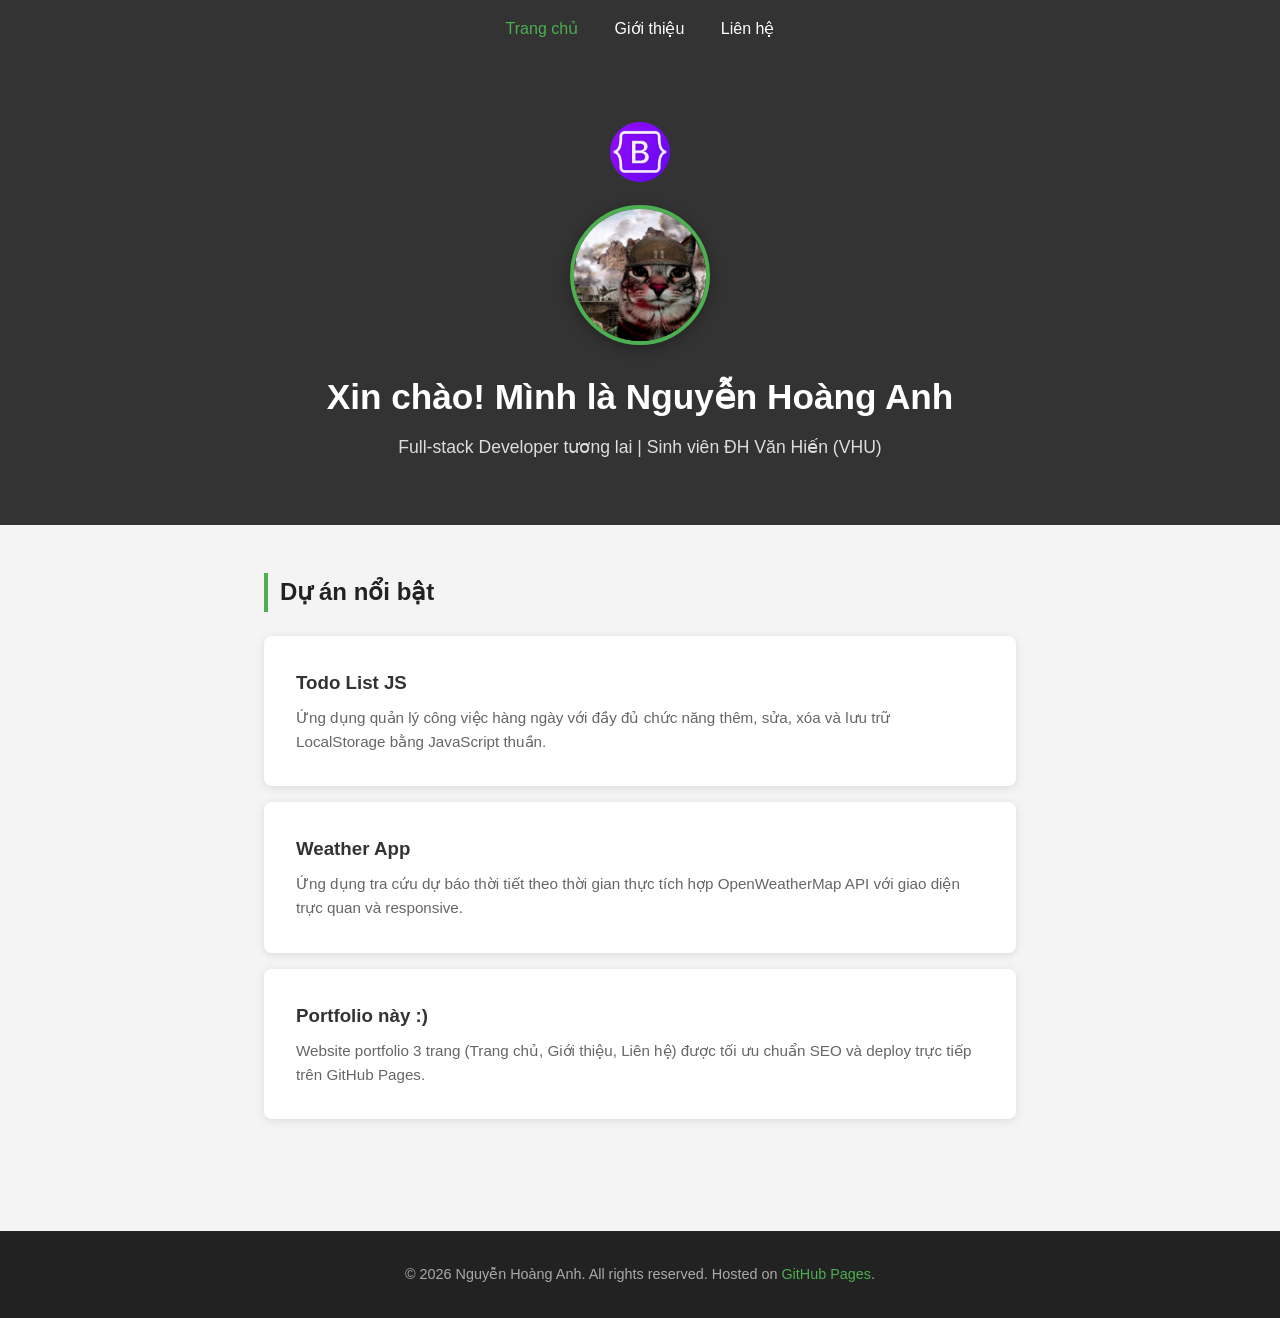
==== index.html @ 4b4d50ad "feat: Khoi tao website my-portfolio 3 trang - Bai tap 19 LTW" ====
<!DOCTYPE html>
<html lang="vi">
<head>
    <meta charset="UTF-8">
    <meta name="viewport" content="width=device-width, initial-scale=1.0">
    <title>Nguyễn Hoàng Anh - Portfolio</title>
    <link rel="icon" type="image/png" href="images/logo.png">
    <link rel="stylesheet" href="css/style.css">
</head>
<body>
    <nav>
        <a href="index.html" class="active">Trang chủ</a>
        <a href="about.html">Giới thiệu</a>
        <a href="contact.html">Liên hệ</a>
    </nav>

    <header>
        <img src="images/logo.png" alt="Logo" class="logo">
        <br>
        <img src="images/avatar.jpg" alt="Nguyễn Hoàng Anh" class="avatar">
        <h1>Xin chào! Mình là Nguyễn Hoàng Anh</h1>
        <p>Full-stack Developer tương lai | Sinh viên ĐH Văn Hiến (VHU)</p>
    </header>

    <section>
        <h2>Dự án nổi bật</h2>
        <div class="project">
            <h3>Todo List JS</h3>
            <p>Ứng dụng quản lý công việc hàng ngày với đầy đủ chức năng thêm, sửa, xóa và lưu trữ LocalStorage bằng JavaScript thuần.</p>
        </div>
        <div class="project">
            <h3>Weather App</h3>
            <p>Ứng dụng tra cứu dự báo thời tiết theo thời gian thực tích hợp OpenWeatherMap API với giao diện trực quan và responsive.</p>
        </div>
        <div class="project">
            <h3>Portfolio này :)</h3>
            <p>Website portfolio 3 trang (Trang chủ, Giới thiệu, Liên hệ) được tối ưu chuẩn SEO và deploy trực tiếp trên GitHub Pages.</p>
        </div>
    </section>

    <footer>
        <p>© 2026 Nguyễn Hoàng Anh. All rights reserved. Hosted on <a href="https://pages.github.com/" target="_blank">GitHub Pages</a>.</p>
    </footer>

    <script src="js/script.js"></script>
</body>
</html>
---- css/style.css ----
* {
    margin: 0;
    padding: 0;
    box-sizing: border-box;
}

body {
    font-family: 'Segoe UI', sans-serif;
    line-height: 1.6;
    background: #f4f4f4;
    color: #333;
}

nav {
    background: #333;
    padding: 1rem;
    text-align: center;
    position: sticky;
    top: 0;
    z-index: 1000;
}

nav a {
    color: white;
    margin: 0 1rem;
    text-decoration: none;
    font-weight: 500;
    transition: color 0.3s;
}

nav a:hover,
nav a.active {
    color: #4CAF50;
}

header {
    text-align: center;
    padding: 4rem 2rem;
    background: #333;
    color: white;
}

header .logo {
    width: 60px;
    height: 60px;
    border-radius: 50%;
    margin-bottom: 1rem;
}

header .avatar {
    width: 140px;
    height: 140px;
    border-radius: 50%;
    object-fit: cover;
    border: 4px solid #4CAF50;
    margin-bottom: 1rem;
    box-shadow: 0 4px 15px rgba(0, 0, 0, 0.3);
}

header h1 {
    font-size: 2.2rem;
    margin-bottom: 0.5rem;
}

header p {
    font-size: 1.1rem;
    color: #ddd;
}

section {
    padding: 3rem 1.5rem;
    max-width: 800px;
    margin: 0 auto;
}

section h2 {
    margin-bottom: 1.5rem;
    color: #222;
    border-left: 4px solid #4CAF50;
    padding-left: 0.75rem;
}

.project {
    background: white;
    padding: 2rem;
    margin: 1rem 0;
    border-radius: 8px;
    box-shadow: 0 2px 10px rgba(0, 0, 0, 0.1);
    transition: transform 0.2s, box-shadow 0.2s;
}

.project:hover {
    transform: translateY(-3px);
    box-shadow: 0 5px 15px rgba(0, 0, 0, 0.15);
}

.project h3 {
    color: #333;
    margin-bottom: 0.5rem;
}

.project p {
    color: #666;
    font-size: 0.95rem;
}

/* About Page Styles */
.about-card {
    background: white;
    padding: 2rem;
    border-radius: 8px;
    box-shadow: 0 2px 10px rgba(0, 0, 0, 0.1);
    margin-bottom: 1.5rem;
}

.about-intro {
    display: flex;
    align-items: center;
    gap: 2rem;
    margin-bottom: 1.5rem;
}

.about-intro img {
    width: 120px;
    height: 120px;
    border-radius: 50%;
    object-fit: cover;
    border: 3px solid #4CAF50;
}

.about-info p {
    margin-bottom: 0.4rem;
}

.skills-list {
    display: flex;
    flex-wrap: wrap;
    gap: 0.5rem;
    margin-top: 0.75rem;
}

.skill-tag {
    background: #e8f5e9;
    color: #2e7d32;
    padding: 0.4rem 0.8rem;
    border-radius: 20px;
    font-size: 0.85rem;
    font-weight: 600;
}

/* Contact Page Styles */
.contact-container {
    display: grid;
    grid-template-columns: 1fr;
    gap: 1.5rem;
}

.contact-info {
    background: white;
    padding: 2rem;
    border-radius: 8px;
    box-shadow: 0 2px 10px rgba(0, 0, 0, 0.1);
}

.contact-info p {
    margin-bottom: 0.75rem;
}

.contact-form {
    background: white;
    padding: 2rem;
    border-radius: 8px;
    box-shadow: 0 2px 10px rgba(0, 0, 0, 0.1);
}

.form-group {
    margin-bottom: 1.25rem;
}

.form-group label {
    display: block;
    margin-bottom: 0.35rem;
    font-weight: 600;
    color: #444;
}

.form-group input,
.form-group textarea {
    width: 100%;
    padding: 0.75rem;
    border: 1px solid #ddd;
    border-radius: 4px;
    font-family: inherit;
    font-size: 0.95rem;
    transition: border-color 0.2s;
}

.form-group input:focus,
.form-group textarea:focus {
    border-color: #4CAF50;
    outline: none;
}

.btn-submit {
    background: #4CAF50;
    color: white;
    border: none;
    padding: 0.75rem 1.75rem;
    border-radius: 4px;
    font-size: 1rem;
    cursor: pointer;
    font-weight: 600;
    transition: background 0.3s;
}

.btn-submit:hover {
    background: #45a049;
}

footer {
    text-align: center;
    padding: 2rem 1rem;
    background: #222;
    color: #aaa;
    font-size: 0.9rem;
    margin-top: 3rem;
}

footer a {
    color: #4CAF50;
    text-decoration: none;
}

@media (max-width: 600px) {
    .about-intro {
        flex-direction: column;
        text-align: center;
    }
    nav a {
        margin: 0 0.5rem;
    }
}
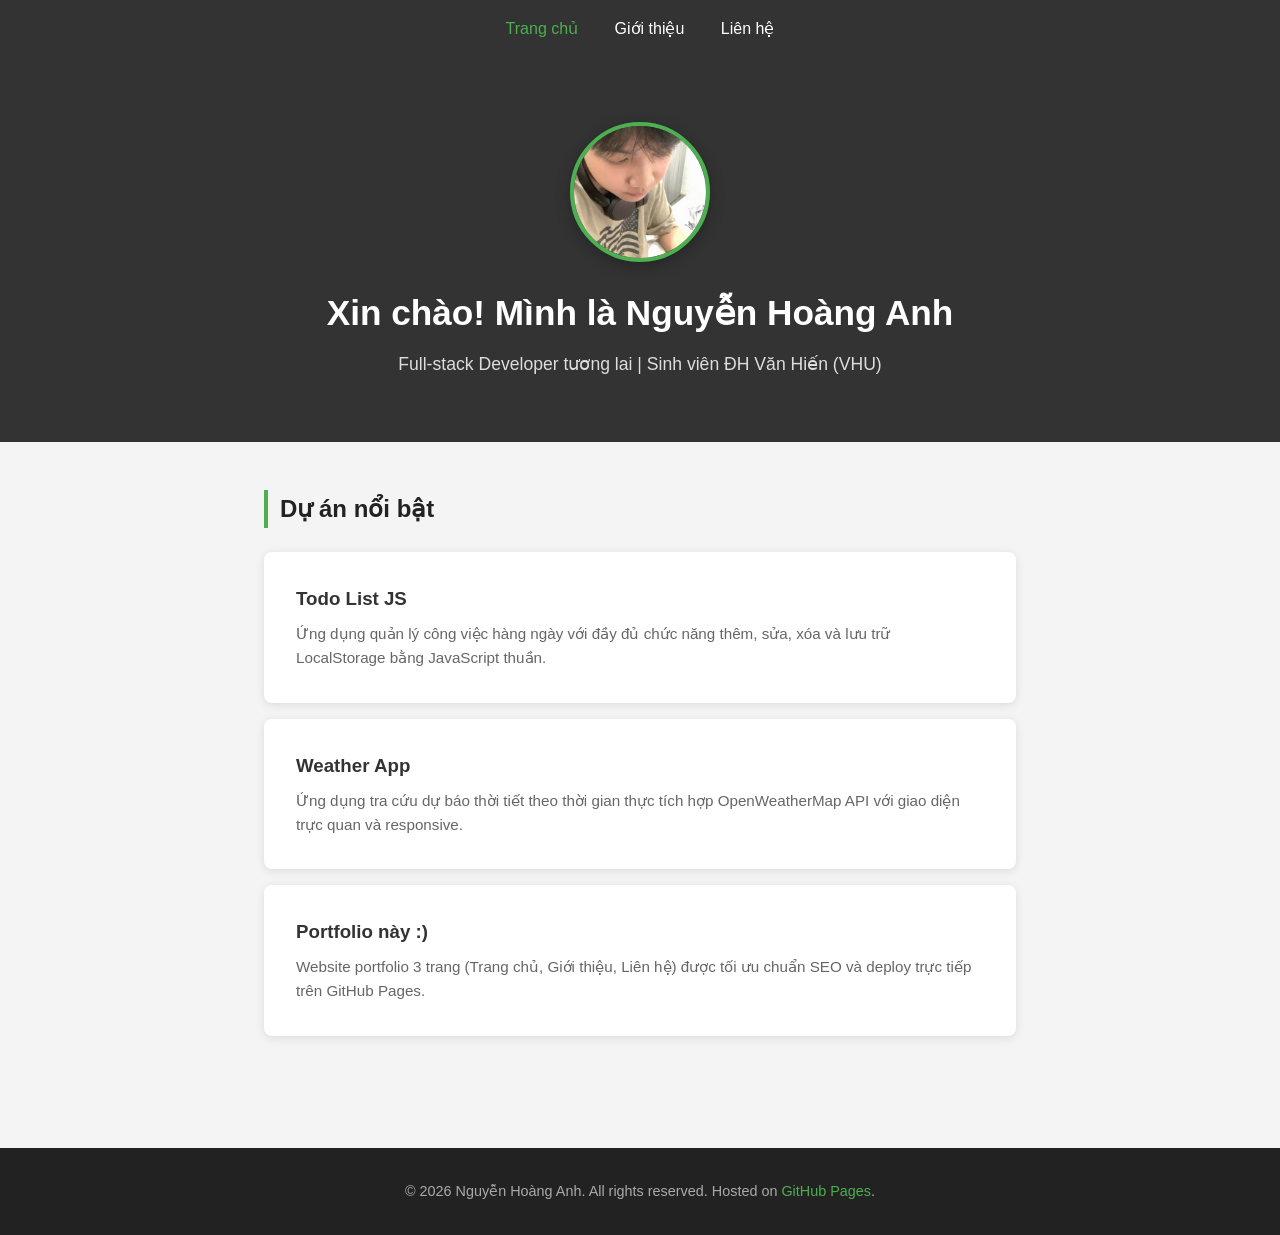
==== commit 48f1c1d0: "fix: Loai bo logo khoi header va thu muc images theo yeu cau" ====
--- a/index.html
+++ b/index.html
@@ -4,7 +4,7 @@
     <meta charset="UTF-8">
     <meta name="viewport" content="width=device-width, initial-scale=1.0">
     <title>Nguyễn Hoàng Anh - Portfolio</title>
-    <link rel="icon" type="image/png" href="images/logo.png">
+    <link rel="icon" type="image/jpeg" href="images/avatar.jpg">
     <link rel="stylesheet" href="css/style.css">
 </head>
 <body>
@@ -15,8 +15,6 @@
     </nav>
 
     <header>
-        <img src="images/logo.png" alt="Logo" class="logo">
-        <br>
         <img src="images/avatar.jpg" alt="Nguyễn Hoàng Anh" class="avatar">
         <h1>Xin chào! Mình là Nguyễn Hoàng Anh</h1>
         <p>Full-stack Developer tương lai | Sinh viên ĐH Văn Hiến (VHU)</p>
--- a/css/style.css
+++ b/css/style.css
@@ -38,13 +38,6 @@
     padding: 4rem 2rem;
     background: #333;
     color: white;
-}
-
-header .logo {
-    width: 60px;
-    height: 60px;
-    border-radius: 50%;
-    margin-bottom: 1rem;
 }
 
 header .avatar {
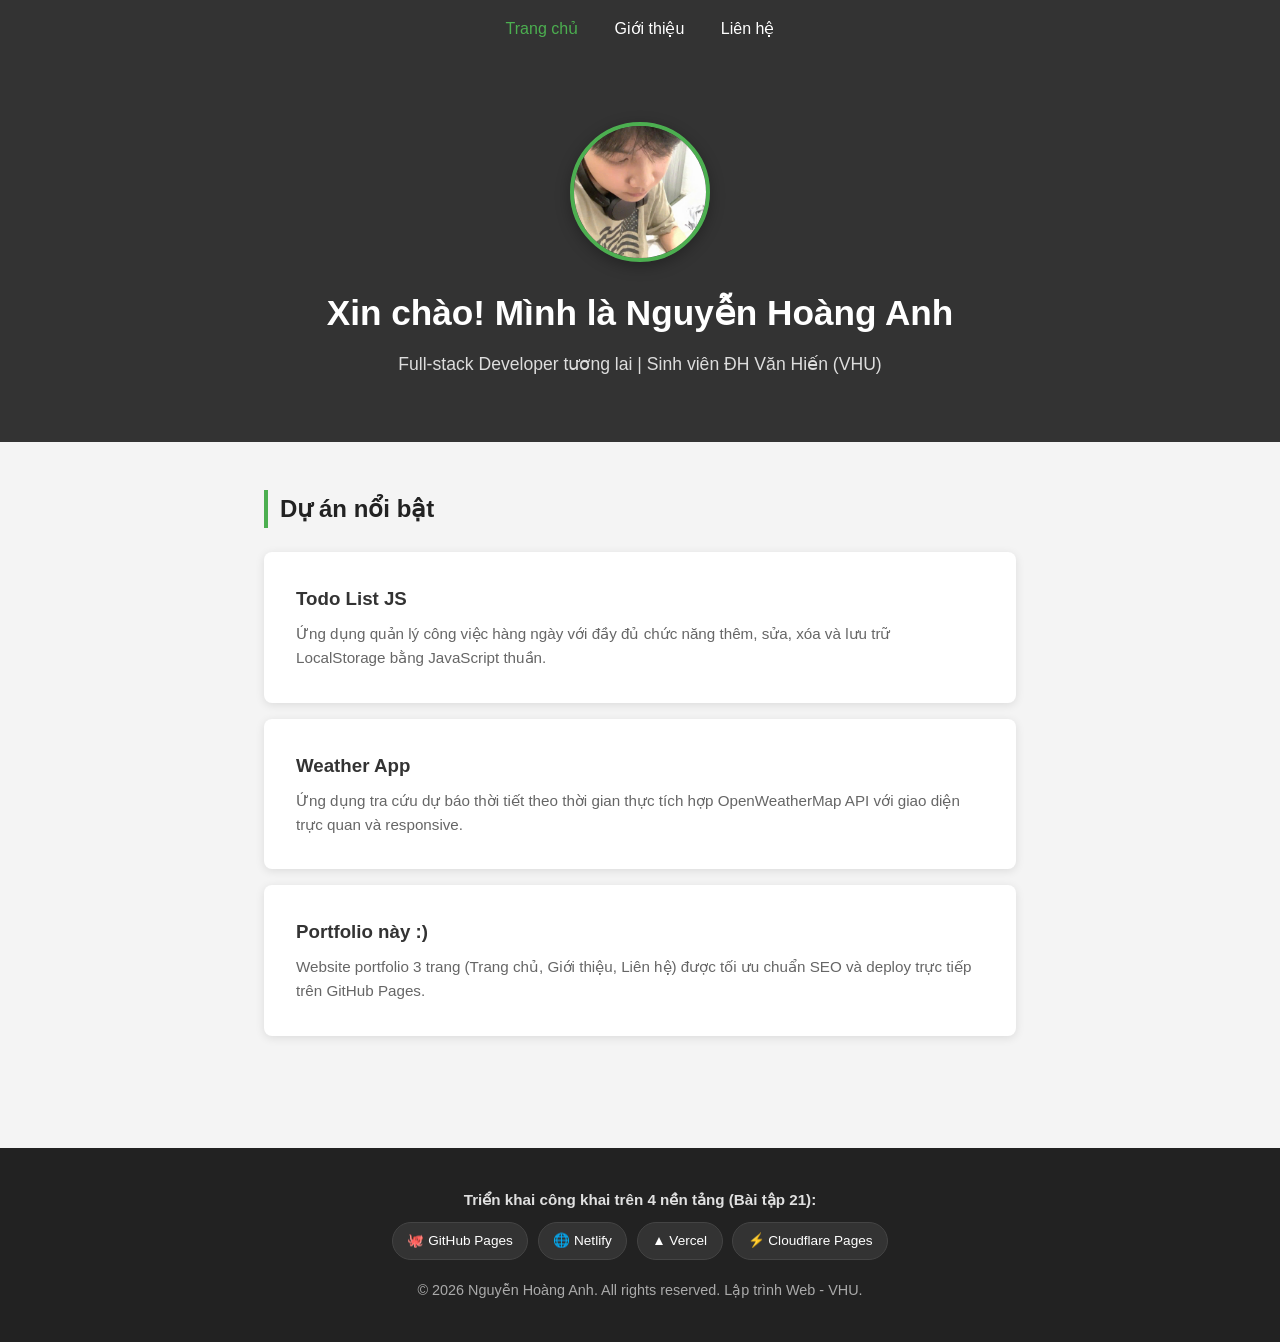
==== commit 90d01609: "feat: Cap nhat giao dien footer lien ket 4 nen tang deployment - Bai tap 21" ====
--- a/index.html
+++ b/index.html
@@ -37,7 +37,16 @@
     </section>
 
     <footer>
-        <p>© 2026 Nguyễn Hoàng Anh. All rights reserved. Hosted on <a href="https://pages.github.com/" target="_blank">GitHub Pages</a>.</p>
+        <div class="deploy-platforms">
+            <p><strong>Triển khai công khai trên 4 nền tảng (Bài tập 21):</strong></p>
+            <div class="platform-links">
+                <a href="https://whqnanh.github.io/my-portfolio/" target="_blank" class="platform-badge gh">🐙 GitHub Pages</a>
+                <a href="https://whqnanh-portfolio.netlify.app" target="_blank" class="platform-badge netlify">🌐 Netlify</a>
+                <a href="https://whqnanh-portfolio.vercel.app" target="_blank" class="platform-badge vercel">▲ Vercel</a>
+                <a href="https://whqnanh-portfolio.pages.dev" target="_blank" class="platform-badge cf">⚡ Cloudflare Pages</a>
+            </div>
+        </div>
+        <p style="margin-top: 1rem;">© 2026 Nguyễn Hoàng Anh. All rights reserved. Lập trình Web - VHU.</p>
     </footer>
 
     <script src="js/script.js"></script>
--- a/css/style.css
+++ b/css/style.css
@@ -212,7 +212,7 @@
 
 footer {
     text-align: center;
-    padding: 2rem 1rem;
+    padding: 2.5rem 1rem;
     background: #222;
     color: #aaa;
     font-size: 0.9rem;
@@ -222,6 +222,66 @@
 footer a {
     color: #4CAF50;
     text-decoration: none;
+}
+
+/* Deployment Badges */
+.deploy-platforms {
+    margin-bottom: 1.2rem;
+}
+
+.deploy-platforms p {
+    color: #e0e0e0;
+    margin-bottom: 0.6rem;
+    font-size: 0.95rem;
+}
+
+.platform-links {
+    display: flex;
+    justify-content: center;
+    flex-wrap: wrap;
+    gap: 0.6rem;
+    margin-top: 0.5rem;
+}
+
+.platform-badge {
+    display: inline-flex;
+    align-items: center;
+    padding: 0.45rem 0.9rem;
+    border-radius: 20px;
+    background: #333;
+    color: #fff !important;
+    font-size: 0.85rem;
+    font-weight: 500;
+    text-decoration: none;
+    border: 1px solid #444;
+    transition: all 0.25s ease;
+}
+
+.platform-badge:hover {
+    transform: translateY(-2px);
+    box-shadow: 0 4px 10px rgba(0, 0, 0, 0.3);
+}
+
+.platform-badge.gh:hover {
+    background: #24292e;
+    border-color: #6e5494;
+}
+
+.platform-badge.netlify:hover {
+    background: #00ad9f;
+    border-color: #00c7b7;
+    color: #111 !important;
+}
+
+.platform-badge.vercel:hover {
+    background: #000;
+    border-color: #fff;
+}
+
+.platform-badge.cf:hover {
+    background: #f38020;
+    border-color: #faad3f;
+    color: #111 !important;
 }
 
 @media (max-width: 600px) {
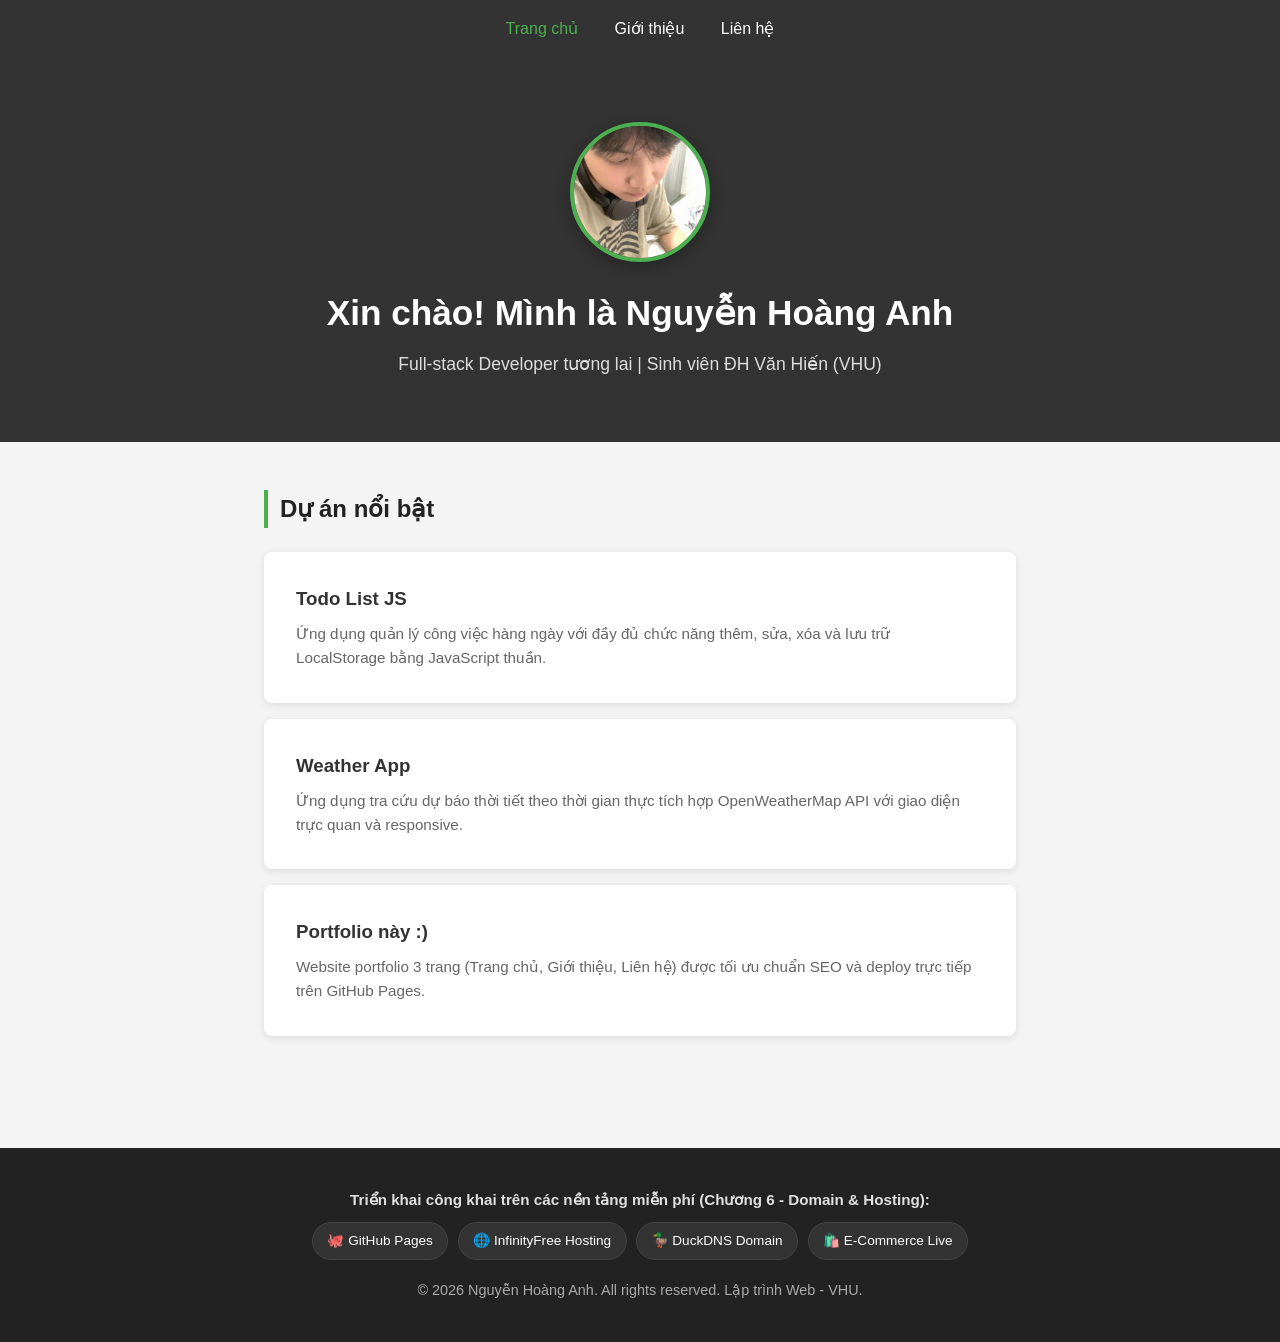
==== commit d9c96ee3: "update: Cap nhat cac lien ket live domain da tao thuc te" ====
--- a/index.html
+++ b/index.html
@@ -38,12 +38,12 @@
 
     <footer>
         <div class="deploy-platforms">
-            <p><strong>Triển khai công khai trên 4 nền tảng (Bài tập 21):</strong></p>
+            <p><strong>Triển khai công khai trên các nền tảng miễn phí (Chương 6 - Domain & Hosting):</strong></p>
             <div class="platform-links">
                 <a href="https://whqnanh.github.io/my-portfolio/" target="_blank" class="platform-badge gh">🐙 GitHub Pages</a>
-                <a href="https://whqnanh-portfolio.netlify.app" target="_blank" class="platform-badge netlify">🌐 Netlify</a>
-                <a href="https://whqnanh-portfolio.vercel.app" target="_blank" class="platform-badge vercel">▲ Vercel</a>
-                <a href="https://whqnanh-portfolio.pages.dev" target="_blank" class="platform-badge cf">⚡ Cloudflare Pages</a>
+                <a href="http://hoanganh-cv.42web.io/my-portfolio/" target="_blank" class="platform-badge infinity">🌐 InfinityFree Hosting</a>
+                <a href="http://mywebsite-hoanganh.duckdns.org" target="_blank" class="platform-badge duck">🦆 DuckDNS Domain</a>
+                <a href="https://whqnanh.github.io/bai-tap-32/" target="_blank" class="platform-badge store">🛍️ E-Commerce Live</a>
             </div>
         </div>
         <p style="margin-top: 1rem;">© 2026 Nguyễn Hoàng Anh. All rights reserved. Lập trình Web - VHU.</p>
--- a/css/style.css
+++ b/css/style.css
@@ -267,6 +267,22 @@
     border-color: #6e5494;
 }
 
+.platform-badge.infinity:hover {
+    background: #2563eb;
+    border-color: #3b82f6;
+}
+
+.platform-badge.duck:hover {
+    background: #eab308;
+    border-color: #facc15;
+    color: #111 !important;
+}
+
+.platform-badge.store:hover {
+    background: #10b981;
+    border-color: #34d399;
+}
+
 .platform-badge.netlify:hover {
     background: #00ad9f;
     border-color: #00c7b7;
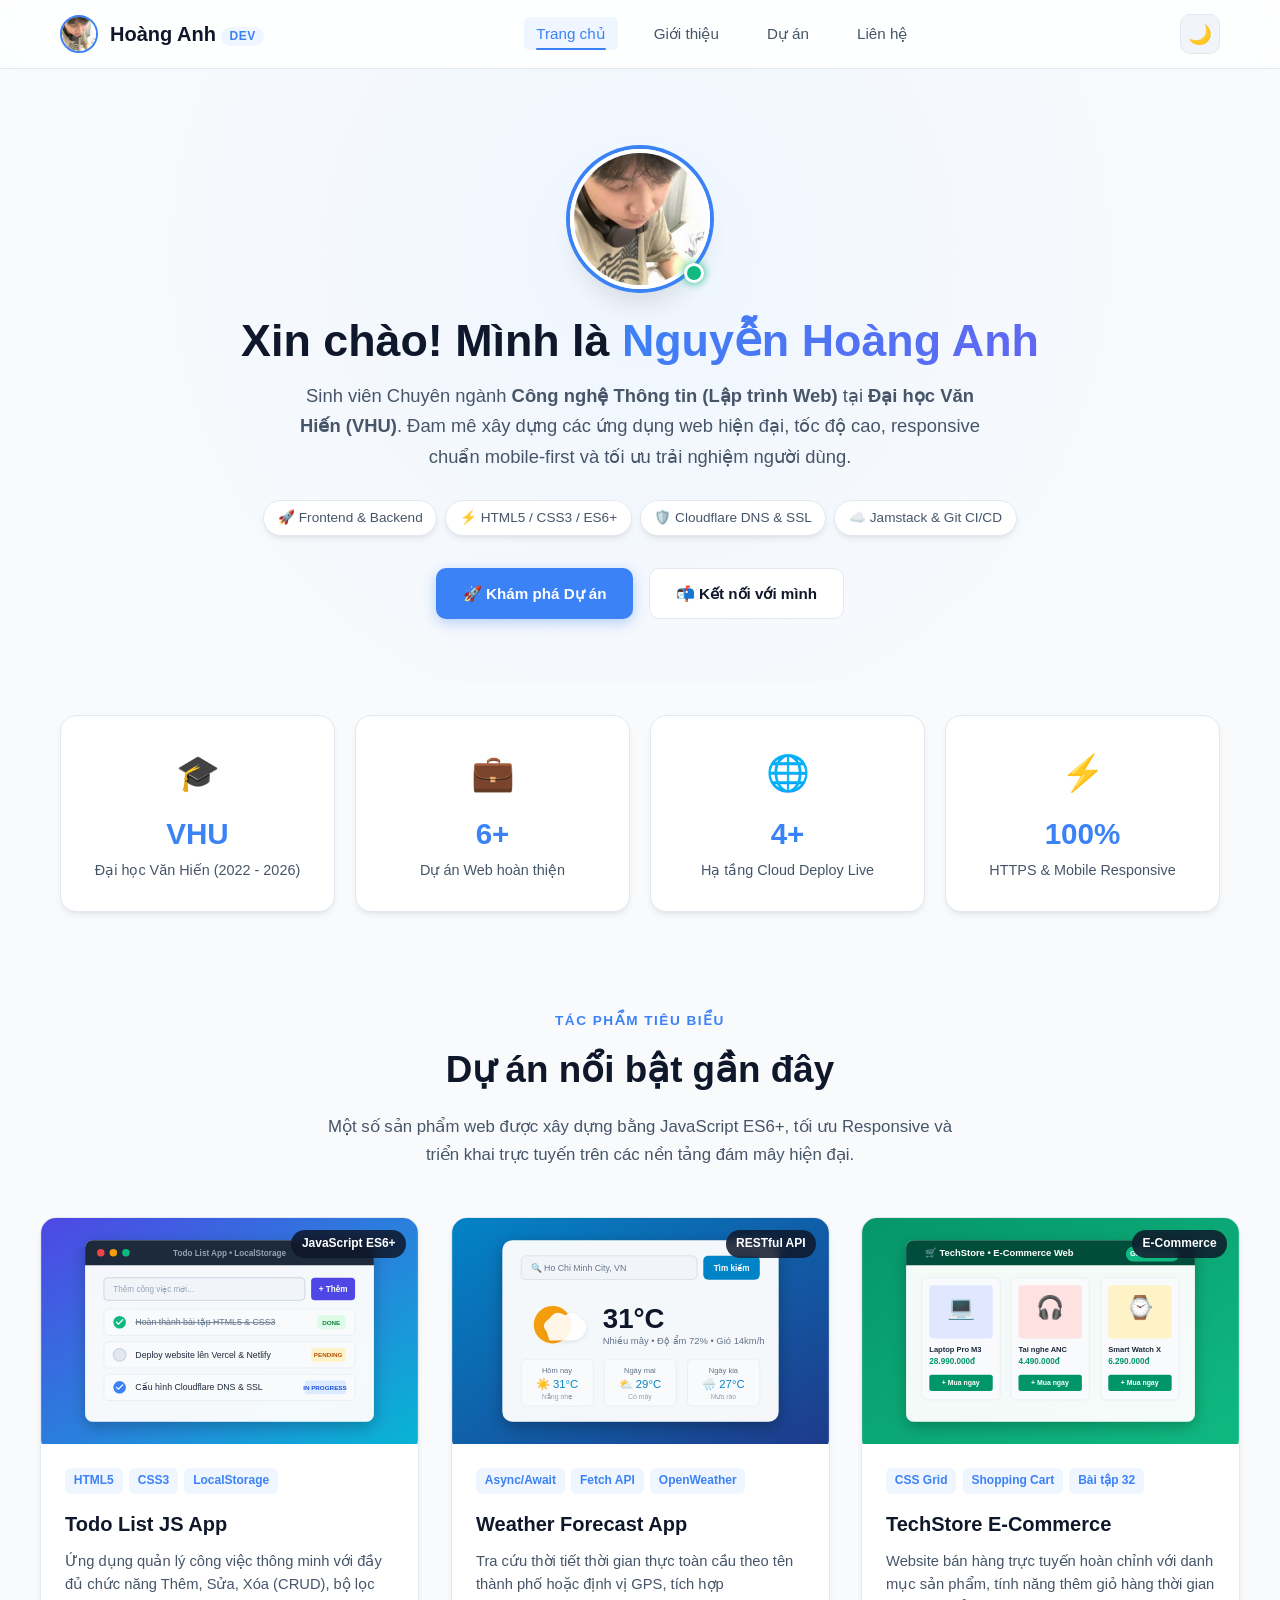
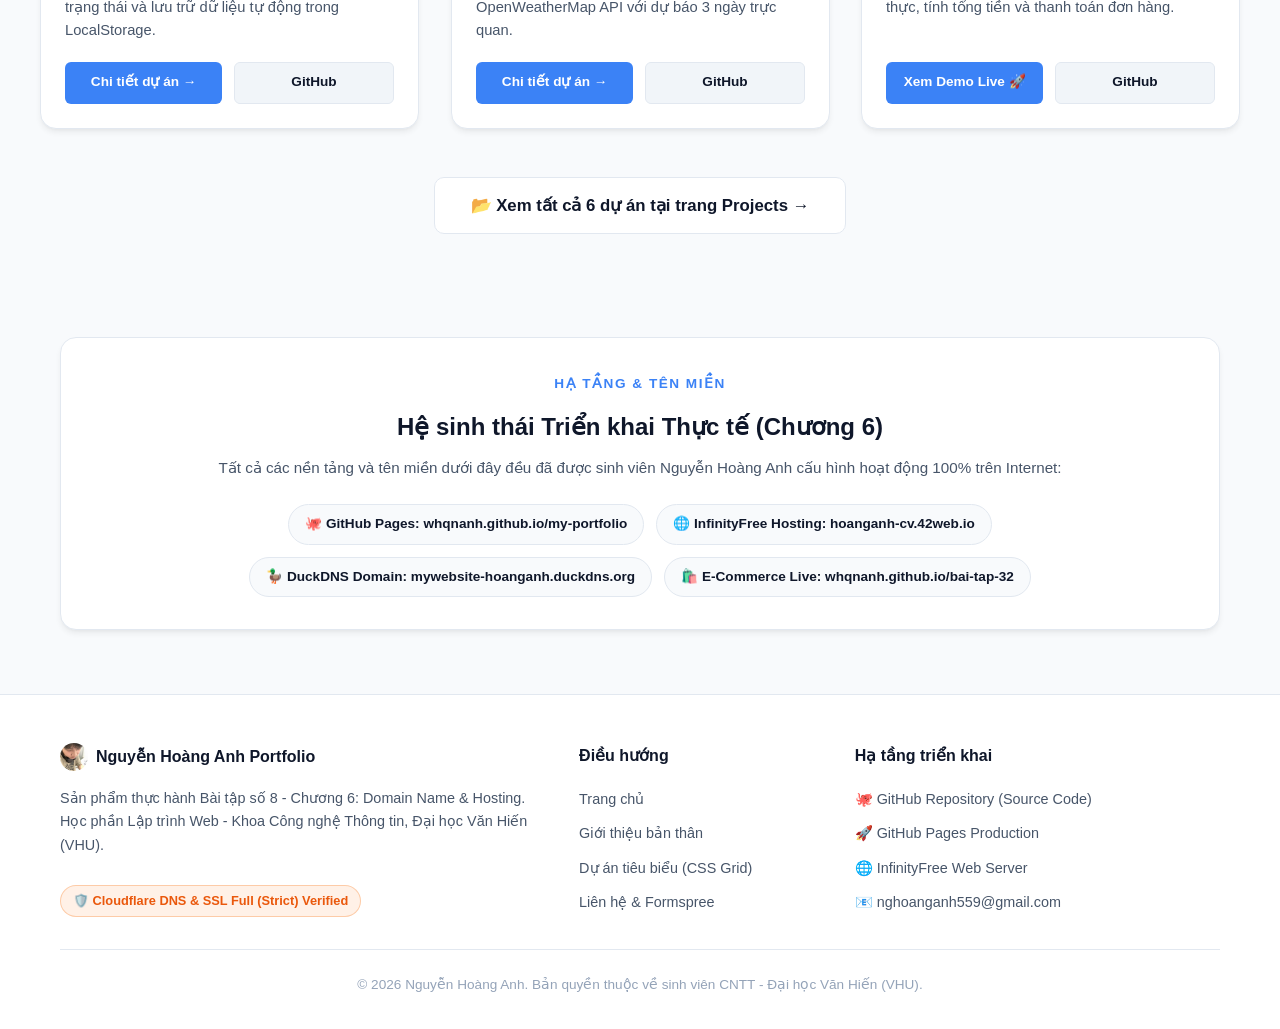
==== commit 1a5d3d05: "feat: Nang cap Portfolio chuyen nghiep - Bai tap 8 Chuong 6 (CSS Grid 6 projects, Formspree, Dark Mo" ====
--- a/index.html
+++ b/index.html
@@ -1,54 +1,284 @@
 <!DOCTYPE html>
-<html lang="vi">
+<html lang="vi" data-theme="light">
 <head>
     <meta charset="UTF-8">
     <meta name="viewport" content="width=device-width, initial-scale=1.0">
-    <title>Nguyễn Hoàng Anh - Portfolio</title>
+    <meta name="description" content="Portfolio cá nhân của Nguyễn Hoàng Anh - Sinh viên Công nghệ Thông tin, Đại học Văn Hiến (VHU). Full-stack Web Developer tương lai.">
+    <meta name="keywords" content="Nguyễn Hoàng Anh, Portfolio, Web Developer, HTML5, CSS3, JavaScript, VHU, Cloudflare, GitHub Pages">
+    <meta name="author" content="Nguyễn Hoàng Anh">
+    <title>Nguyễn Hoàng Anh - Full-stack Web Developer Portfolio</title>
+    
+    <!-- Favicon & Stylesheet -->
     <link rel="icon" type="image/jpeg" href="images/avatar.jpg">
     <link rel="stylesheet" href="css/style.css">
 </head>
 <body>
-    <nav>
-        <a href="index.html" class="active">Trang chủ</a>
-        <a href="about.html">Giới thiệu</a>
-        <a href="contact.html">Liên hệ</a>
-    </nav>
-
-    <header>
-        <img src="images/avatar.jpg" alt="Nguyễn Hoàng Anh" class="avatar">
-        <h1>Xin chào! Mình là Nguyễn Hoàng Anh</h1>
-        <p>Full-stack Developer tương lai | Sinh viên ĐH Văn Hiến (VHU)</p>
+    <!-- Top Navigation Bar -->
+    <header class="navbar">
+        <div class="nav-container">
+            <a href="index.html" class="nav-brand">
+                <img src="images/avatar.jpg" alt="Avatar Nguyễn Hoàng Anh" class="brand-avatar">
+                <span>Hoàng Anh <span class="brand-badge">DEV</span></span>
+            </a>
+
+            <!-- Desktop Navigation Links -->
+            <ul class="nav-links">
+                <li><a href="index.html" class="nav-link active">Trang chủ</a></li>
+                <li><a href="about.html" class="nav-link">Giới thiệu</a></li>
+                <li><a href="projects.html" class="nav-link">Dự án</a></li>
+                <li><a href="contact.html" class="nav-link">Liên hệ</a></li>
+            </ul>
+
+            <!-- Nav Actions (Theme Toggle & Mobile Menu) -->
+            <div class="nav-actions">
+                <button type="button" class="theme-toggle-btn" title="Chuyển chế độ sáng / tối" aria-label="Đổi giao diện">
+                    🌙
+                </button>
+                <button type="button" class="mobile-toggle-btn" aria-label="Mở menu điều hướng" aria-expanded="false">
+                    <span></span>
+                    <span></span>
+                    <span></span>
+                </button>
+            </div>
+        </div>
+
+        <!-- Mobile Drawer Menu -->
+        <nav class="mobile-menu">
+            <ul class="mobile-nav-links">
+                <li><a href="index.html" class="mobile-nav-link active">🏠 Trang chủ</a></li>
+                <li><a href="about.html" class="mobile-nav-link">👤 Giới thiệu</a></li>
+                <li><a href="projects.html" class="mobile-nav-link">💻 Dự án (6 dự án)</a></li>
+                <li><a href="contact.html" class="mobile-nav-link">📬 Liên hệ</a></li>
+            </ul>
+        </nav>
     </header>
 
-    <section>
-        <h2>Dự án nổi bật</h2>
-        <div class="project">
-            <h3>Todo List JS</h3>
-            <p>Ứng dụng quản lý công việc hàng ngày với đầy đủ chức năng thêm, sửa, xóa và lưu trữ LocalStorage bằng JavaScript thuần.</p>
+    <main>
+        <!-- Hero Section -->
+        <section class="hero-section">
+            <div class="container">
+                <div class="hero-avatar-wrapper reveal">
+                    <img src="images/avatar.jpg" alt="Nguyễn Hoàng Anh" class="hero-avatar">
+                    <span class="status-badge" title="Đang sẵn sàng nhận dự án"></span>
+                </div>
+
+                <h1 class="hero-title reveal reveal-delay-1">
+                    Xin chào! Mình là <span class="gradient-text">Nguyễn Hoàng Anh</span>
+                </h1>
+
+                <p class="hero-subtitle reveal reveal-delay-2">
+                    Sinh viên Chuyên ngành <strong>Công nghệ Thông tin (Lập trình Web)</strong> tại <strong>Đại học Văn Hiến (VHU)</strong>. Đam mê xây dựng các ứng dụng web hiện đại, tốc độ cao, responsive chuẩn mobile-first và tối ưu trải nghiệm người dùng.
+                </p>
+
+                <div class="hero-tags reveal reveal-delay-2">
+                    <span class="tag-badge">🚀 Frontend &amp; Backend</span>
+                    <span class="tag-badge">⚡ HTML5 / CSS3 / ES6+</span>
+                    <span class="tag-badge">🛡️ Cloudflare DNS &amp; SSL</span>
+                    <span class="tag-badge">☁️ Jamstack &amp; Git CI/CD</span>
+                </div>
+
+                <div class="hero-cta reveal reveal-delay-3">
+                    <a href="projects.html" class="btn btn-primary">
+                        <span>🚀 Khám phá Dự án</span>
+                    </a>
+                    <a href="contact.html" class="btn btn-outline">
+                        <span>📬 Kết nối với mình</span>
+                    </a>
+                </div>
+            </div>
+        </section>
+
+        <!-- Quick Stats & Overview -->
+        <section class="container" style="margin-top: 1rem; margin-bottom: 2rem;">
+            <div class="stats-grid">
+                <div class="stat-card reveal">
+                    <div class="stat-icon">🎓</div>
+                    <div class="stat-number">VHU</div>
+                    <div class="stat-label">Đại học Văn Hiến (2022 - 2026)</div>
+                </div>
+                <div class="stat-card reveal reveal-delay-1">
+                    <div class="stat-icon">💼</div>
+                    <div class="stat-number">6+</div>
+                    <div class="stat-label">Dự án Web hoàn thiện</div>
+                </div>
+                <div class="stat-card reveal reveal-delay-2">
+                    <div class="stat-icon">🌐</div>
+                    <div class="stat-number">4+</div>
+                    <div class="stat-label">Hạ tầng Cloud Deploy Live</div>
+                </div>
+                <div class="stat-card reveal reveal-delay-3">
+                    <div class="stat-icon">⚡</div>
+                    <div class="stat-number">100%</div>
+                    <div class="stat-label">HTTPS &amp; Mobile Responsive</div>
+                </div>
+            </div>
+        </section>
+
+        <!-- Featured Projects Preview (3 Tiêu biểu) -->
+        <section class="container projects-section">
+            <div class="section-header reveal">
+                <span class="section-label">Tác phẩm tiêu biểu</span>
+                <h2 class="section-title">Dự án nổi bật gần đây</h2>
+                <p class="section-description">
+                    Một số sản phẩm web được xây dựng bằng JavaScript ES6+, tối ưu Responsive và triển khai trực tuyến trên các nền tảng đám mây hiện đại.
+                </p>
+            </div>
+
+            <div class="projects-grid">
+                <!-- Project 1 -->
+                <div class="project-card reveal">
+                    <div class="project-img-wrapper">
+                        <img src="images/project1-todo.svg" alt="Todo List JS App">
+                        <span class="project-badge-top">JavaScript ES6+</span>
+                    </div>
+                    <div class="project-body">
+                        <div class="project-tags">
+                            <span class="project-tag">HTML5</span>
+                            <span class="project-tag">CSS3</span>
+                            <span class="project-tag">LocalStorage</span>
+                        </div>
+                        <h3 class="project-title">Todo List JS App</h3>
+                        <p class="project-desc">
+                            Ứng dụng quản lý công việc thông minh với đầy đủ chức năng Thêm, Sửa, Xóa (CRUD), bộ lọc trạng thái và lưu trữ dữ liệu tự động trong LocalStorage.
+                        </p>
+                        <div class="project-actions">
+                            <a href="projects.html" class="project-btn demo">Chi tiết dự án →</a>
+                            <a href="https://github.com/whqnanh/my-portfolio" target="_blank" class="project-btn code">GitHub</a>
+                        </div>
+                    </div>
+                </div>
+
+                <!-- Project 2 -->
+                <div class="project-card reveal reveal-delay-1">
+                    <div class="project-img-wrapper">
+                        <img src="images/project2-weather.svg" alt="Weather Forecast App">
+                        <span class="project-badge-top">RESTful API</span>
+                    </div>
+                    <div class="project-body">
+                        <div class="project-tags">
+                            <span class="project-tag">Async/Await</span>
+                            <span class="project-tag">Fetch API</span>
+                            <span class="project-tag">OpenWeather</span>
+                        </div>
+                        <h3 class="project-title">Weather Forecast App</h3>
+                        <p class="project-desc">
+                            Tra cứu thời tiết thời gian thực toàn cầu theo tên thành phố hoặc định vị GPS, tích hợp OpenWeatherMap API với dự báo 3 ngày trực quan.
+                        </p>
+                        <div class="project-actions">
+                            <a href="projects.html" class="project-btn demo">Chi tiết dự án →</a>
+                            <a href="https://github.com/whqnanh/my-portfolio" target="_blank" class="project-btn code">GitHub</a>
+                        </div>
+                    </div>
+                </div>
+
+                <!-- Project 3 -->
+                <div class="project-card reveal reveal-delay-2">
+                    <div class="project-img-wrapper">
+                        <img src="images/project3-ecommerce.svg" alt="E-Commerce Web App">
+                        <span class="project-badge-top">E-Commerce</span>
+                    </div>
+                    <div class="project-body">
+                        <div class="project-tags">
+                            <span class="project-tag">CSS Grid</span>
+                            <span class="project-tag">Shopping Cart</span>
+                            <span class="project-tag">Bài tập 32</span>
+                        </div>
+                        <h3 class="project-title">TechStore E-Commerce</h3>
+                        <p class="project-desc">
+                            Website bán hàng trực tuyến hoàn chỉnh với danh mục sản phẩm, tính năng thêm giỏ hàng thời gian thực, tính tổng tiền và thanh toán đơn hàng.
+                        </p>
+                        <div class="project-actions">
+                            <a href="https://whqnanh.github.io/bai-tap-32/" target="_blank" class="project-btn demo">Xem Demo Live 🚀</a>
+                            <a href="https://github.com/whqnanh/bai-tap-32" target="_blank" class="project-btn code">GitHub</a>
+                        </div>
+                    </div>
+                </div>
+            </div>
+
+            <div style="text-align: center; margin-top: 3rem;" class="reveal">
+                <a href="projects.html" class="btn btn-outline" style="font-size: 1.05rem; padding: 0.85rem 2.2rem;">
+                    📂 Xem tất cả 6 dự án tại trang Projects →
+                </a>
+            </div>
+        </section>
+
+        <!-- Hosting & Infrastructure Highlights -->
+        <section class="container" style="margin-bottom: 4rem;">
+            <div class="hosting-overview-card reveal">
+                <div class="section-header" style="margin-bottom: 1.5rem;">
+                    <span class="section-label">Hạ tầng &amp; Tên miền</span>
+                    <h3 style="font-size: 1.5rem; margin-top: 0.25rem;">Hệ sinh thái Triển khai Thực tế (Chương 6)</h3>
+                    <p style="color: var(--text-secondary); font-size: 0.95rem; margin-top: 0.5rem;">
+                        Tất cả các nền tảng và tên miền dưới đây đều đã được sinh viên Nguyễn Hoàng Anh cấu hình hoạt động 100% trên Internet:
+                    </p>
+                </div>
+                <div class="badge-row">
+                    <a href="https://whqnanh.github.io/my-portfolio/" target="_blank" class="platform-pill">
+                        🐙 GitHub Pages: whqnanh.github.io/my-portfolio
+                    </a>
+                    <a href="http://hoanganh-cv.42web.io/my-portfolio/" target="_blank" class="platform-pill">
+                        🌐 InfinityFree Hosting: hoanganh-cv.42web.io
+                    </a>
+                    <a href="http://mywebsite-hoanganh.duckdns.org" target="_blank" class="platform-pill">
+                        🦆 DuckDNS Domain: mywebsite-hoanganh.duckdns.org
+                    </a>
+                    <a href="https://whqnanh.github.io/bai-tap-32/" target="_blank" class="platform-pill">
+                        🛍️ E-Commerce Live: whqnanh.github.io/bai-tap-32
+                    </a>
+                </div>
+            </div>
+        </section>
+    </main>
+
+    <!-- Footer -->
+    <footer class="footer">
+        <div class="container">
+            <div class="footer-grid">
+                <div class="footer-col">
+                    <h4 style="display: flex; align-items: center; gap: 0.5rem;">
+                        <img src="images/avatar.jpg" alt="Avatar" style="width: 28px; height: 28px; border-radius: 50%;">
+                        Nguyễn Hoàng Anh Portfolio
+                    </h4>
+                    <p style="font-size: 0.9rem; line-height: 1.6; margin-bottom: 1rem;">
+                        Sản phẩm thực hành Bài tập số 8 - Chương 6: Domain Name &amp; Hosting.<br>
+                        Học phần Lập trình Web - Khoa Công nghệ Thông tin, Đại học Văn Hiến (VHU).
+                    </p>
+                    <span class="cloudflare-verified-badge">
+                        🛡️ Cloudflare DNS &amp; SSL Full (Strict) Verified
+                    </span>
+                </div>
+
+                <div class="footer-col">
+                    <h4>Điều hướng</h4>
+                    <ul class="footer-links">
+                        <li><a href="index.html">Trang chủ</a></li>
+                        <li><a href="about.html">Giới thiệu bản thân</a></li>
+                        <li><a href="projects.html">Dự án tiêu biểu (CSS Grid)</a></li>
+                        <li><a href="contact.html">Liên hệ &amp; Formspree</a></li>
+                    </ul>
+                </div>
+
+                <div class="footer-col">
+                    <h4>Hạ tầng triển khai</h4>
+                    <ul class="footer-links">
+                        <li><a href="https://github.com/whqnanh/my-portfolio" target="_blank">🐙 GitHub Repository (Source Code)</a></li>
+                        <li><a href="https://whqnanh.github.io/my-portfolio/" target="_blank">🚀 GitHub Pages Production</a></li>
+                        <li><a href="http://hoanganh-cv.42web.io" target="_blank">🌐 InfinityFree Web Server</a></li>
+                        <li><a href="mailto:nghoanganh559@gmail.com">📧 nghoanganh559@gmail.com</a></li>
+                    </ul>
+                </div>
+            </div>
+
+            <div class="footer-bottom">
+                <p>© 2026 Nguyễn Hoàng Anh. Bản quyền thuộc về sinh viên CNTT - Đại học Văn Hiến (VHU).</p>
+            </div>
         </div>
-        <div class="project">
-            <h3>Weather App</h3>
-            <p>Ứng dụng tra cứu dự báo thời tiết theo thời gian thực tích hợp OpenWeatherMap API với giao diện trực quan và responsive.</p>
-        </div>
-        <div class="project">
-            <h3>Portfolio này :)</h3>
-            <p>Website portfolio 3 trang (Trang chủ, Giới thiệu, Liên hệ) được tối ưu chuẩn SEO và deploy trực tiếp trên GitHub Pages.</p>
-        </div>
-    </section>
-
-    <footer>
-        <div class="deploy-platforms">
-            <p><strong>Triển khai công khai trên các nền tảng miễn phí (Chương 6 - Domain & Hosting):</strong></p>
-            <div class="platform-links">
-                <a href="https://whqnanh.github.io/my-portfolio/" target="_blank" class="platform-badge gh">🐙 GitHub Pages</a>
-                <a href="http://hoanganh-cv.42web.io/my-portfolio/" target="_blank" class="platform-badge infinity">🌐 InfinityFree Hosting</a>
-                <a href="http://mywebsite-hoanganh.duckdns.org" target="_blank" class="platform-badge duck">🦆 DuckDNS Domain</a>
-                <a href="https://whqnanh.github.io/bai-tap-32/" target="_blank" class="platform-badge store">🛍️ E-Commerce Live</a>
-            </div>
-        </div>
-        <p style="margin-top: 1rem;">© 2026 Nguyễn Hoàng Anh. All rights reserved. Lập trình Web - VHU.</p>
     </footer>
 
+    <!-- Back to top floating button -->
+    <button type="button" class="back-to-top" title="Cuộn lên đầu trang" aria-label="Lên đầu trang">↑</button>
+
+    <!-- JavaScript File -->
     <script src="js/script.js"></script>
 </body>
 </html>
--- a/css/style.css
+++ b/css/style.css
@@ -1,311 +1,1087 @@
-* {
-    margin: 0;
-    padding: 0;
-    box-sizing: border-box;
+/* ==========================================================================
+   PORTFOLIO CHUYÊN NGHIỆP - NGUYỄN HOÀNG ANH
+   Học phần: Lập trình Web (HTML5 - CSS3 - JavaScript ES6+)
+   Chương 6: Domain Name & Hosting - BÀI TẬP THỰC HÀNH SỐ 8
+   Đặc tả: Mobile-First, Responsive 100%, CSS Grid, Dark Mode, Animations
+   ========================================================================== */
+
+/* --- CSS Variables & Design Tokens --- */
+:root {
+  /* Color Palette - Light Mode */
+  --bg-primary: #f8fafc;
+  --bg-secondary: #ffffff;
+  --bg-alt: #f1f5f9;
+  --bg-card: #ffffff;
+  --border-color: #e2e8f0;
+  --border-focus: #3b82f6;
+  
+  --text-primary: #0f172a;
+  --text-secondary: #475569;
+  --text-muted: #94a3b8;
+  --text-inverse: #ffffff;
+
+  --primary: #3b82f6;
+  --primary-hover: #2563eb;
+  --primary-light: #eff6ff;
+  --secondary: #6366f1;
+  --accent: #06b6d4;
+  --success: #10b981;
+  --warning: #f59e0b;
+  --danger: #ef4444;
+
+  --nav-bg: rgba(255, 255, 255, 0.85);
+  --card-shadow: 0 4px 6px -1px rgba(0, 0, 0, 0.07), 0 2px 4px -2px rgba(0, 0, 0, 0.05);
+  --card-shadow-hover: 0 20px 25px -5px rgba(0, 0, 0, 0.1), 0 8px 10px -6px rgba(0, 0, 0, 0.06);
+
+  --gradient-brand: linear-gradient(135deg, #3b82f6 0%, #6366f1 100%);
+  --gradient-card: linear-gradient(180deg, rgba(255, 255, 255, 0.8) 0%, rgba(255, 255, 255, 1) 100%);
+
+  --radius-sm: 6px;
+  --radius-md: 10px;
+  --radius-lg: 16px;
+  --radius-full: 9999px;
+
+  --transition-fast: 0.2s ease;
+  --transition-normal: 0.3s cubic-bezier(0.4, 0, 0.2, 1);
+  --transition-slow: 0.5s cubic-bezier(0.4, 0, 0.2, 1);
+}
+
+/* Dark Theme Variables */
+[data-theme="dark"] {
+  --bg-primary: #0b1120;
+  --bg-secondary: #131d31;
+  --bg-alt: #1a253c;
+  --bg-card: #152238;
+  --border-color: #243452;
+  --border-focus: #60a5fa;
+
+  --text-primary: #f8fafc;
+  --text-secondary: #cbd5e1;
+  --text-muted: #64748b;
+  --text-inverse: #0f172a;
+
+  --primary: #60a5fa;
+  --primary-hover: #3b82f6;
+  --primary-light: rgba(59, 130, 246, 0.15);
+  --secondary: #818cf8;
+  --accent: #22d3ee;
+
+  --nav-bg: rgba(15, 23, 42, 0.88);
+  --card-shadow: 0 4px 6px -1px rgba(0, 0, 0, 0.3), 0 2px 4px -2px rgba(0, 0, 0, 0.25);
+  --card-shadow-hover: 0 20px 25px -5px rgba(0, 0, 0, 0.5), 0 8px 10px -6px rgba(0, 0, 0, 0.4);
+
+  --gradient-brand: linear-gradient(135deg, #38bdf8 0%, #818cf8 100%);
+  --gradient-card: linear-gradient(180deg, rgba(21, 34, 56, 0.8) 0%, rgba(21, 34, 56, 1) 100%);
+}
+
+/* --- Base Reset & Typography --- */
+*, *::before, *::after {
+  margin: 0;
+  padding: 0;
+  box-sizing: border-box;
+}
+
+html {
+  font-size: 16px;
+  scroll-behavior: smooth;
 }
 
 body {
-    font-family: 'Segoe UI', sans-serif;
-    line-height: 1.6;
-    background: #f4f4f4;
-    color: #333;
-}
-
-nav {
-    background: #333;
-    padding: 1rem;
-    text-align: center;
-    position: sticky;
-    top: 0;
-    z-index: 1000;
-}
-
-nav a {
-    color: white;
-    margin: 0 1rem;
-    text-decoration: none;
-    font-weight: 500;
-    transition: color 0.3s;
-}
-
-nav a:hover,
-nav a.active {
-    color: #4CAF50;
-}
-
-header {
-    text-align: center;
-    padding: 4rem 2rem;
-    background: #333;
-    color: white;
-}
-
-header .avatar {
-    width: 140px;
-    height: 140px;
-    border-radius: 50%;
-    object-fit: cover;
-    border: 4px solid #4CAF50;
-    margin-bottom: 1rem;
-    box-shadow: 0 4px 15px rgba(0, 0, 0, 0.3);
-}
-
-header h1 {
-    font-size: 2.2rem;
-    margin-bottom: 0.5rem;
-}
-
-header p {
-    font-size: 1.1rem;
-    color: #ddd;
-}
-
-section {
-    padding: 3rem 1.5rem;
-    max-width: 800px;
-    margin: 0 auto;
-}
-
-section h2 {
-    margin-bottom: 1.5rem;
-    color: #222;
-    border-left: 4px solid #4CAF50;
-    padding-left: 0.75rem;
-}
-
-.project {
-    background: white;
-    padding: 2rem;
-    margin: 1rem 0;
-    border-radius: 8px;
-    box-shadow: 0 2px 10px rgba(0, 0, 0, 0.1);
-    transition: transform 0.2s, box-shadow 0.2s;
-}
-
-.project:hover {
-    transform: translateY(-3px);
-    box-shadow: 0 5px 15px rgba(0, 0, 0, 0.15);
-}
-
-.project h3 {
-    color: #333;
-    margin-bottom: 0.5rem;
-}
-
-.project p {
-    color: #666;
-    font-size: 0.95rem;
-}
-
-/* About Page Styles */
-.about-card {
-    background: white;
-    padding: 2rem;
-    border-radius: 8px;
-    box-shadow: 0 2px 10px rgba(0, 0, 0, 0.1);
-    margin-bottom: 1.5rem;
-}
-
-.about-intro {
+  font-family: -apple-system, BlinkMacSystemFont, "Segoe UI", Roboto, Helvetica, Arial, sans-serif;
+  line-height: 1.65;
+  color: var(--text-primary);
+  background-color: var(--bg-primary);
+  transition: background-color var(--transition-normal), color var(--transition-normal);
+  min-height: 100vh;
+  display: flex;
+  flex-direction: column;
+  overflow-x: hidden;
+}
+
+a {
+  color: var(--primary);
+  text-decoration: none;
+  transition: color var(--transition-fast);
+}
+
+a:hover {
+  color: var(--primary-hover);
+}
+
+img {
+  max-width: 100%;
+  height: auto;
+  display: block;
+}
+
+/* Container */
+.container {
+  width: 100%;
+  max-width: 1200px;
+  margin: 0 auto;
+  padding: 0 1.25rem;
+}
+
+/* --- Navigation Bar (Mobile-First) --- */
+.navbar {
+  position: sticky;
+  top: 0;
+  left: 0;
+  width: 100%;
+  background: var(--nav-bg);
+  backdrop-filter: blur(12px);
+  -webkit-backdrop-filter: blur(12px);
+  border-bottom: 1px solid var(--border-color);
+  z-index: 1000;
+  transition: background var(--transition-normal), border-color var(--transition-normal);
+}
+
+.nav-container {
+  display: flex;
+  align-items: center;
+  justify-content: space-between;
+  height: 4.25rem;
+  padding: 0 1.25rem;
+  max-width: 1200px;
+  margin: 0 auto;
+}
+
+.nav-brand {
+  display: flex;
+  align-items: center;
+  gap: 0.75rem;
+  font-size: 1.25rem;
+  font-weight: 700;
+  color: var(--text-primary);
+}
+
+.brand-avatar {
+  width: 38px;
+  height: 38px;
+  border-radius: var(--radius-full);
+  object-fit: cover;
+  border: 2px solid var(--primary);
+}
+
+.brand-badge {
+  font-size: 0.75rem;
+  font-weight: 600;
+  padding: 0.15rem 0.5rem;
+  background: var(--primary-light);
+  color: var(--primary);
+  border-radius: var(--radius-full);
+  letter-spacing: 0.5px;
+}
+
+.nav-actions {
+  display: flex;
+  align-items: center;
+  gap: 0.75rem;
+}
+
+/* Desktop Nav Links */
+.nav-links {
+  display: none;
+  list-style: none;
+  gap: 1.5rem;
+  margin: 0;
+}
+
+.nav-link {
+  color: var(--text-secondary);
+  font-weight: 500;
+  font-size: 0.95rem;
+  padding: 0.5rem 0.75rem;
+  border-radius: var(--radius-sm);
+  transition: all var(--transition-fast);
+  position: relative;
+}
+
+.nav-link:hover, .nav-link.active {
+  color: var(--primary);
+  background: var(--primary-light);
+}
+
+.nav-link.active::after {
+  content: "";
+  position: absolute;
+  bottom: 0;
+  left: 0.75rem;
+  right: 0.75rem;
+  height: 2px;
+  background: var(--primary);
+  border-radius: var(--radius-full);
+}
+
+/* Theme Toggle Button */
+.theme-toggle-btn {
+  background: var(--bg-alt);
+  border: 1px solid var(--border-color);
+  color: var(--text-primary);
+  width: 40px;
+  height: 40px;
+  border-radius: var(--radius-md);
+  cursor: pointer;
+  display: flex;
+  align-items: center;
+  justify-content: center;
+  font-size: 1.2rem;
+  transition: all var(--transition-normal);
+}
+
+.theme-toggle-btn:hover {
+  background: var(--primary-light);
+  color: var(--primary);
+  transform: rotate(15deg) scale(1.05);
+  border-color: var(--primary);
+}
+
+/* Mobile Hamburger Button */
+.mobile-toggle-btn {
+  background: var(--bg-alt);
+  border: 1px solid var(--border-color);
+  color: var(--text-primary);
+  width: 40px;
+  height: 40px;
+  border-radius: var(--radius-md);
+  cursor: pointer;
+  display: flex;
+  flex-direction: column;
+  align-items: center;
+  justify-content: center;
+  gap: 5px;
+  padding: 0;
+  transition: all var(--transition-fast);
+}
+
+.mobile-toggle-btn span {
+  display: block;
+  width: 20px;
+  height: 2px;
+  background: var(--text-primary);
+  border-radius: var(--radius-full);
+  transition: transform var(--transition-fast), opacity var(--transition-fast);
+}
+
+.mobile-toggle-btn.open span:nth-child(1) {
+  transform: translateY(7px) rotate(45deg);
+}
+.mobile-toggle-btn.open span:nth-child(2) {
+  opacity: 0;
+}
+.mobile-toggle-btn.open span:nth-child(3) {
+  transform: translateY(-7px) rotate(-45deg);
+}
+
+/* Mobile Menu Drawer */
+.mobile-menu {
+  display: none;
+  background: var(--bg-secondary);
+  border-bottom: 1px solid var(--border-color);
+  padding: 1rem 1.25rem 1.5rem;
+  box-shadow: var(--card-shadow);
+}
+
+.mobile-menu.open {
+  display: block;
+  animation: slideDown 0.3s ease forwards;
+}
+
+@keyframes slideDown {
+  from { opacity: 0; transform: translateY(-10px); }
+  to { opacity: 1; transform: translateY(0); }
+}
+
+.mobile-nav-links {
+  list-style: none;
+  display: flex;
+  flex-direction: column;
+  gap: 0.5rem;
+}
+
+.mobile-nav-link {
+  display: block;
+  padding: 0.75rem 1rem;
+  color: var(--text-primary);
+  font-weight: 500;
+  border-radius: var(--radius-sm);
+  transition: background var(--transition-fast);
+}
+
+.mobile-nav-link:hover, .mobile-nav-link.active {
+  background: var(--primary-light);
+  color: var(--primary);
+}
+
+/* --- Hero Section --- */
+.hero-section {
+  padding: 3.5rem 0 3rem;
+  text-align: center;
+  background: radial-gradient(circle at 50% 30%, var(--primary-light) 0%, transparent 70%);
+  position: relative;
+  overflow: hidden;
+}
+
+.hero-avatar-wrapper {
+  position: relative;
+  width: 140px;
+  height: 140px;
+  margin: 0 auto 1.5rem;
+}
+
+.hero-avatar {
+  width: 100%;
+  height: 100%;
+  border-radius: var(--radius-full);
+  object-fit: cover;
+  border: 4px solid var(--bg-secondary);
+  box-shadow: 0 0 0 4px var(--primary), var(--card-shadow-hover);
+  transition: transform var(--transition-normal);
+}
+
+.hero-avatar:hover {
+  transform: scale(1.05) rotate(2deg);
+}
+
+.status-badge {
+  position: absolute;
+  bottom: 6px;
+  right: 6px;
+  width: 20px;
+  height: 20px;
+  background: var(--success);
+  border-radius: var(--radius-full);
+  border: 3px solid var(--bg-secondary);
+  box-shadow: 0 0 10px var(--success);
+}
+
+.hero-title {
+  font-size: clamp(1.8rem, 4vw, 2.8rem);
+  font-weight: 800;
+  line-height: 1.25;
+  margin-bottom: 0.75rem;
+  color: var(--text-primary);
+}
+
+.gradient-text {
+  background: var(--gradient-brand);
+  -webkit-background-clip: text;
+  -webkit-text-fill-color: transparent;
+  display: inline-block;
+}
+
+.hero-subtitle {
+  font-size: 1.15rem;
+  color: var(--text-secondary);
+  max-width: 680px;
+  margin: 0 auto 1.75rem;
+  font-weight: 400;
+}
+
+.hero-tags {
+  display: flex;
+  flex-wrap: wrap;
+  gap: 0.5rem;
+  justify-content: center;
+  margin-bottom: 2rem;
+}
+
+.tag-badge {
+  display: inline-flex;
+  align-items: center;
+  gap: 0.35rem;
+  padding: 0.35rem 0.85rem;
+  background: var(--bg-secondary);
+  border: 1px solid var(--border-color);
+  border-radius: var(--radius-full);
+  font-size: 0.85rem;
+  font-weight: 500;
+  color: var(--text-secondary);
+  box-shadow: var(--card-shadow);
+}
+
+.hero-cta {
+  display: flex;
+  flex-wrap: wrap;
+  gap: 1rem;
+  justify-content: center;
+}
+
+/* Button Component */
+.btn {
+  display: inline-flex;
+  align-items: center;
+  justify-content: center;
+  gap: 0.5rem;
+  padding: 0.75rem 1.6rem;
+  font-size: 0.95rem;
+  font-weight: 600;
+  border-radius: var(--radius-md);
+  cursor: pointer;
+  transition: all var(--transition-normal);
+  border: 1px solid transparent;
+  text-decoration: none;
+}
+
+.btn-primary {
+  background: var(--primary);
+  color: #ffffff;
+  box-shadow: 0 4px 14px rgba(59, 130, 246, 0.35);
+}
+
+.btn-primary:hover {
+  background: var(--primary-hover);
+  color: #ffffff;
+  transform: translateY(-2px);
+  box-shadow: 0 6px 20px rgba(59, 130, 246, 0.45);
+}
+
+.btn-outline {
+  background: var(--bg-secondary);
+  color: var(--text-primary);
+  border-color: var(--border-color);
+}
+
+.btn-outline:hover {
+  border-color: var(--primary);
+  color: var(--primary);
+  background: var(--primary-light);
+  transform: translateY(-2px);
+}
+
+/* --- Section Headers --- */
+.section-header {
+  text-align: center;
+  margin-bottom: 3rem;
+}
+
+.section-label {
+  display: inline-block;
+  font-size: 0.85rem;
+  font-weight: 700;
+  text-transform: uppercase;
+  letter-spacing: 1.5px;
+  color: var(--primary);
+  margin-bottom: 0.5rem;
+}
+
+.section-title {
+  font-size: clamp(1.6rem, 3vw, 2.3rem);
+  font-weight: 800;
+  color: var(--text-primary);
+  margin-bottom: 0.75rem;
+}
+
+.section-description {
+  font-size: 1.05rem;
+  color: var(--text-secondary);
+  max-width: 650px;
+  margin: 0 auto;
+}
+
+/* --- Highlights / Quick Stats --- */
+.stats-grid {
+  display: grid;
+  grid-template-columns: repeat(auto-fit, minmax(200px, 1fr));
+  gap: 1.25rem;
+  margin: 2rem 0;
+}
+
+.stat-card {
+  background: var(--bg-card);
+  border: 1px solid var(--border-color);
+  border-radius: var(--radius-lg);
+  padding: 1.75rem 1.25rem;
+  text-align: center;
+  box-shadow: var(--card-shadow);
+  transition: transform var(--transition-normal), border-color var(--transition-normal);
+}
+
+.stat-card:hover {
+  transform: translateY(-4px);
+  border-color: var(--primary);
+}
+
+.stat-icon {
+  font-size: 2.2rem;
+  margin-bottom: 0.5rem;
+}
+
+.stat-number {
+  font-size: 1.85rem;
+  font-weight: 800;
+  color: var(--primary);
+}
+
+.stat-label {
+  font-size: 0.9rem;
+  color: var(--text-secondary);
+  font-weight: 500;
+}
+
+/* --- PROJECTS SECTION: CSS GRID (Bài tập 8 Core Requirement) --- */
+.projects-section {
+  padding: 4rem 0;
+}
+
+.projects-grid {
+  display: grid;
+  /* CSS Grid Responsive Layout: Tự động co giãn theo kích thước màn hình */
+  grid-template-columns: repeat(auto-fill, minmax(320px, 1fr));
+  gap: 2rem;
+  margin-top: 1.5rem;
+}
+
+.project-card {
+  background: var(--bg-card);
+  border: 1px solid var(--border-color);
+  border-radius: var(--radius-lg);
+  overflow: hidden;
+  box-shadow: var(--card-shadow);
+  display: flex;
+  flex-direction: column;
+  transition: all var(--transition-normal);
+  position: relative;
+}
+
+.project-card:hover {
+  transform: translateY(-8px);
+  box-shadow: var(--card-shadow-hover);
+  border-color: var(--primary);
+}
+
+.project-img-wrapper {
+  position: relative;
+  width: 100%;
+  padding-top: 60%; /* Tỉ lệ 16:10 / 16:9 */
+  overflow: hidden;
+  background: var(--bg-alt);
+}
+
+.project-img-wrapper img {
+  position: absolute;
+  top: 0;
+  left: 0;
+  width: 100%;
+  height: 100%;
+  object-fit: cover;
+  transition: transform var(--transition-slow);
+}
+
+.project-card:hover .project-img-wrapper img {
+  transform: scale(1.06);
+}
+
+.project-badge-top {
+  position: absolute;
+  top: 12px;
+  right: 12px;
+  background: rgba(15, 23, 42, 0.85);
+  color: #ffffff;
+  padding: 0.25rem 0.65rem;
+  border-radius: var(--radius-full);
+  font-size: 0.75rem;
+  font-weight: 600;
+  backdrop-filter: blur(4px);
+}
+
+.project-body {
+  padding: 1.5rem;
+  display: flex;
+  flex-direction: column;
+  flex-grow: 1;
+}
+
+.project-tags {
+  display: flex;
+  flex-wrap: wrap;
+  gap: 0.4rem;
+  margin-bottom: 0.85rem;
+}
+
+.project-tag {
+  font-size: 0.75rem;
+  font-weight: 600;
+  padding: 0.2rem 0.55rem;
+  border-radius: var(--radius-sm);
+  background: var(--primary-light);
+  color: var(--primary);
+}
+
+.project-title {
+  font-size: 1.25rem;
+  font-weight: 700;
+  color: var(--text-primary);
+  margin-bottom: 0.6rem;
+}
+
+.project-desc {
+  font-size: 0.92rem;
+  color: var(--text-secondary);
+  line-height: 1.55;
+  margin-bottom: 1.25rem;
+  flex-grow: 1;
+}
+
+.project-actions {
+  display: flex;
+  gap: 0.75rem;
+  margin-top: auto;
+}
+
+.project-btn {
+  flex: 1;
+  padding: 0.55rem 0.85rem;
+  font-size: 0.85rem;
+  font-weight: 600;
+  border-radius: var(--radius-sm);
+  text-align: center;
+  display: inline-flex;
+  align-items: center;
+  justify-content: center;
+  gap: 0.4rem;
+  transition: all var(--transition-fast);
+}
+
+.project-btn.demo {
+  background: var(--primary);
+  color: #ffffff;
+}
+
+.project-btn.demo:hover {
+  background: var(--primary-hover);
+  color: #ffffff;
+}
+
+.project-btn.code {
+  background: var(--bg-alt);
+  color: var(--text-primary);
+  border: 1px solid var(--border-color);
+}
+
+.project-btn.code:hover {
+  border-color: var(--primary);
+  color: var(--primary);
+}
+
+/* --- CONTACT SECTION & FORMSPREE FORM (Bài tập 8 Requirement) --- */
+.contact-section {
+  padding: 4rem 0;
+}
+
+.contact-layout {
+  display: grid;
+  grid-template-columns: 1fr;
+  gap: 2.5rem;
+}
+
+.contact-card {
+  background: var(--bg-card);
+  border: 1px solid var(--border-color);
+  border-radius: var(--radius-lg);
+  padding: 2rem 1.5rem;
+  box-shadow: var(--card-shadow);
+}
+
+.contact-info-list {
+  display: flex;
+  flex-direction: column;
+  gap: 1.25rem;
+  margin: 1.5rem 0;
+}
+
+.contact-item {
+  display: flex;
+  align-items: flex-start;
+  gap: 1rem;
+}
+
+.contact-icon-box {
+  width: 44px;
+  height: 44px;
+  border-radius: var(--radius-md);
+  background: var(--primary-light);
+  color: var(--primary);
+  display: flex;
+  align-items: center;
+  justify-content: center;
+  font-size: 1.3rem;
+  flex-shrink: 0;
+}
+
+.contact-text h4 {
+  font-size: 0.95rem;
+  font-weight: 600;
+  color: var(--text-primary);
+  margin-bottom: 0.15rem;
+}
+
+.contact-text p, .contact-text a {
+  font-size: 0.9rem;
+  color: var(--text-secondary);
+}
+
+/* Formspree Form Styling */
+.form-group {
+  margin-bottom: 1.25rem;
+}
+
+.form-label {
+  display: block;
+  font-size: 0.88rem;
+  font-weight: 600;
+  color: var(--text-primary);
+  margin-bottom: 0.4rem;
+}
+
+.form-control {
+  width: 100%;
+  padding: 0.75rem 1rem;
+  font-size: 0.95rem;
+  font-family: inherit;
+  color: var(--text-primary);
+  background: var(--bg-primary);
+  border: 1px solid var(--border-color);
+  border-radius: var(--radius-md);
+  transition: all var(--transition-fast);
+  outline: none;
+}
+
+.form-control:focus {
+  border-color: var(--border-focus);
+  background: var(--bg-secondary);
+  box-shadow: 0 0 0 3px rgba(59, 130, 246, 0.2);
+}
+
+textarea.form-control {
+  min-height: 130px;
+  resize: vertical;
+}
+
+.form-status {
+  padding: 0.85rem;
+  border-radius: var(--radius-md);
+  margin-top: 1rem;
+  font-size: 0.9rem;
+  display: none;
+  font-weight: 500;
+}
+
+.form-status.success {
+  display: block;
+  background: #ecfdf5;
+  color: #065f46;
+  border: 1px solid #a7f3d0;
+}
+
+.form-status.error {
+  display: block;
+  background: #fef2f2;
+  color: #991b1b;
+  border: 1px solid #fecaca;
+}
+
+/* --- ABOUT SECTION & SKILLS --- */
+.about-section {
+  padding: 4rem 0;
+}
+
+.about-intro-grid {
+  display: grid;
+  grid-template-columns: 1fr;
+  gap: 2rem;
+  align-items: center;
+  margin-bottom: 3rem;
+}
+
+.about-image-card {
+  text-align: center;
+}
+
+.about-image-card img {
+  width: 220px;
+  height: 220px;
+  border-radius: var(--radius-lg);
+  object-fit: cover;
+  margin: 0 auto;
+  border: 4px solid var(--bg-secondary);
+  box-shadow: var(--card-shadow-hover);
+}
+
+.about-text-card {
+  background: var(--bg-card);
+  border: 1px solid var(--border-color);
+  border-radius: var(--radius-lg);
+  padding: 2rem;
+  box-shadow: var(--card-shadow);
+}
+
+.about-text-card h3 {
+  font-size: 1.5rem;
+  margin-bottom: 1rem;
+  color: var(--text-primary);
+}
+
+.about-meta {
+  display: grid;
+  grid-template-columns: repeat(auto-fit, minmax(220px, 1fr));
+  gap: 0.85rem;
+  margin: 1.25rem 0;
+  padding: 1rem 0;
+  border-top: 1px solid var(--border-color);
+  border-bottom: 1px solid var(--border-color);
+}
+
+.meta-item {
+  font-size: 0.9rem;
+  color: var(--text-secondary);
+}
+
+.meta-item strong {
+  color: var(--text-primary);
+}
+
+.skills-grid {
+  display: grid;
+  grid-template-columns: repeat(auto-fill, minmax(240px, 1fr));
+  gap: 1.25rem;
+}
+
+.skill-card {
+  background: var(--bg-card);
+  border: 1px solid var(--border-color);
+  border-radius: var(--radius-md);
+  padding: 1.25rem;
+  box-shadow: var(--card-shadow);
+  transition: transform var(--transition-fast), border-color var(--transition-fast);
+}
+
+.skill-card:hover {
+  transform: translateY(-3px);
+  border-color: var(--primary);
+}
+
+.skill-header {
+  display: flex;
+  align-items: center;
+  justify-content: space-between;
+  margin-bottom: 0.5rem;
+}
+
+.skill-name {
+  font-weight: 700;
+  font-size: 0.95rem;
+}
+
+.skill-percent {
+  font-size: 0.85rem;
+  font-weight: 600;
+  color: var(--primary);
+}
+
+.skill-bar-bg {
+  width: 100%;
+  height: 8px;
+  background: var(--bg-alt);
+  border-radius: var(--radius-full);
+  overflow: hidden;
+}
+
+.skill-bar-fill {
+  height: 100%;
+  background: var(--gradient-brand);
+  border-radius: var(--radius-full);
+  transition: width 1s ease-in-out;
+}
+
+/* --- CLOUDFLARE & HOSTING BADGE SECTION --- */
+.hosting-overview-card {
+  background: var(--bg-card);
+  border: 1px solid var(--border-color);
+  border-radius: var(--radius-lg);
+  padding: 2rem 1.5rem;
+  margin: 2.5rem 0;
+  box-shadow: var(--card-shadow);
+}
+
+.badge-row {
+  display: flex;
+  flex-wrap: wrap;
+  gap: 0.75rem;
+  justify-content: center;
+  margin-top: 1rem;
+}
+
+.platform-pill {
+  display: inline-flex;
+  align-items: center;
+  gap: 0.5rem;
+  padding: 0.5rem 1rem;
+  border-radius: var(--radius-full);
+  font-size: 0.85rem;
+  font-weight: 600;
+  background: var(--bg-primary);
+  border: 1px solid var(--border-color);
+  color: var(--text-primary);
+  transition: all var(--transition-fast);
+}
+
+.platform-pill:hover {
+  background: var(--primary-light);
+  border-color: var(--primary);
+  color: var(--primary);
+  transform: translateY(-2px);
+}
+
+/* --- ANIMATION KHI SCROLL: INTERSECTION OBSERVER (Bài tập 8 Requirement) --- */
+.reveal {
+  opacity: 0;
+  transform: translateY(35px);
+  transition: opacity 0.8s cubic-bezier(0.16, 1, 0.3, 1), transform 0.8s cubic-bezier(0.16, 1, 0.3, 1);
+  will-change: opacity, transform;
+}
+
+.reveal.active {
+  opacity: 1;
+  transform: translateY(0);
+}
+
+.reveal-delay-1 { transition-delay: 0.15s; }
+.reveal-delay-2 { transition-delay: 0.3s; }
+.reveal-delay-3 { transition-delay: 0.45s; }
+
+/* --- FOOTER --- */
+.footer {
+  margin-top: auto;
+  background: var(--bg-secondary);
+  border-top: 1px solid var(--border-color);
+  padding: 3rem 0 2rem;
+  color: var(--text-secondary);
+}
+
+.footer-grid {
+  display: grid;
+  grid-template-columns: 1fr;
+  gap: 2rem;
+  margin-bottom: 2rem;
+}
+
+.footer-col h4 {
+  font-size: 1rem;
+  font-weight: 700;
+  color: var(--text-primary);
+  margin-bottom: 1rem;
+}
+
+.footer-links {
+  list-style: none;
+  display: flex;
+  flex-direction: column;
+  gap: 0.5rem;
+}
+
+.footer-links a {
+  color: var(--text-secondary);
+  font-size: 0.9rem;
+}
+
+.footer-links a:hover {
+  color: var(--primary);
+}
+
+.footer-bottom {
+  border-top: 1px solid var(--border-color);
+  padding-top: 1.5rem;
+  text-align: center;
+  font-size: 0.85rem;
+  color: var(--text-muted);
+}
+
+.cloudflare-verified-badge {
+  display: inline-flex;
+  align-items: center;
+  gap: 0.4rem;
+  padding: 0.3rem 0.75rem;
+  background: rgba(249, 115, 22, 0.1);
+  color: #ea580c;
+  border: 1px solid rgba(249, 115, 22, 0.3);
+  border-radius: var(--radius-full);
+  font-size: 0.8rem;
+  font-weight: 600;
+  margin-top: 0.75rem;
+}
+
+/* Back to Top Floating Button */
+.back-to-top {
+  position: fixed;
+  bottom: 25px;
+  right: 25px;
+  width: 44px;
+  height: 44px;
+  border-radius: var(--radius-full);
+  background: var(--primary);
+  color: #ffffff;
+  border: none;
+  cursor: pointer;
+  box-shadow: 0 4px 12px rgba(59, 130, 246, 0.4);
+  display: flex;
+  align-items: center;
+  justify-content: center;
+  font-size: 1.2rem;
+  opacity: 0;
+  visibility: hidden;
+  transition: all var(--transition-normal);
+  z-index: 999;
+}
+
+.back-to-top.visible {
+  opacity: 1;
+  visibility: visible;
+}
+
+.back-to-top:hover {
+  transform: translateY(-4px);
+  background: var(--primary-hover);
+}
+
+/* ==========================================================================
+   MEDIA QUERIES - RESPONSIVE CHUẨN MOBILE-FIRST
+   ========================================================================== */
+
+/* Tablet & iPad (>= 768px) */
+@media (min-width: 768px) {
+  .nav-links {
     display: flex;
-    align-items: center;
-    gap: 2rem;
-    margin-bottom: 1.5rem;
-}
-
-.about-intro img {
-    width: 120px;
-    height: 120px;
-    border-radius: 50%;
-    object-fit: cover;
-    border: 3px solid #4CAF50;
-}
-
-.about-info p {
-    margin-bottom: 0.4rem;
-}
-
-.skills-list {
-    display: flex;
-    flex-wrap: wrap;
-    gap: 0.5rem;
-    margin-top: 0.75rem;
-}
-
-.skill-tag {
-    background: #e8f5e9;
-    color: #2e7d32;
-    padding: 0.4rem 0.8rem;
-    border-radius: 20px;
-    font-size: 0.85rem;
-    font-weight: 600;
-}
-
-/* Contact Page Styles */
-.contact-container {
-    display: grid;
-    grid-template-columns: 1fr;
-    gap: 1.5rem;
-}
-
-.contact-info {
-    background: white;
-    padding: 2rem;
-    border-radius: 8px;
-    box-shadow: 0 2px 10px rgba(0, 0, 0, 0.1);
-}
-
-.contact-info p {
-    margin-bottom: 0.75rem;
-}
-
-.contact-form {
-    background: white;
-    padding: 2rem;
-    border-radius: 8px;
-    box-shadow: 0 2px 10px rgba(0, 0, 0, 0.1);
-}
-
-.form-group {
-    margin-bottom: 1.25rem;
-}
-
-.form-group label {
-    display: block;
-    margin-bottom: 0.35rem;
-    font-weight: 600;
-    color: #444;
-}
-
-.form-group input,
-.form-group textarea {
-    width: 100%;
-    padding: 0.75rem;
-    border: 1px solid #ddd;
-    border-radius: 4px;
-    font-family: inherit;
-    font-size: 0.95rem;
-    transition: border-color 0.2s;
-}
-
-.form-group input:focus,
-.form-group textarea:focus {
-    border-color: #4CAF50;
-    outline: none;
-}
-
-.btn-submit {
-    background: #4CAF50;
-    color: white;
-    border: none;
-    padding: 0.75rem 1.75rem;
-    border-radius: 4px;
-    font-size: 1rem;
-    cursor: pointer;
-    font-weight: 600;
-    transition: background 0.3s;
-}
-
-.btn-submit:hover {
-    background: #45a049;
-}
-
-footer {
-    text-align: center;
-    padding: 2.5rem 1rem;
-    background: #222;
-    color: #aaa;
-    font-size: 0.9rem;
-    margin-top: 3rem;
-}
-
-footer a {
-    color: #4CAF50;
-    text-decoration: none;
-}
-
-/* Deployment Badges */
-.deploy-platforms {
-    margin-bottom: 1.2rem;
-}
-
-.deploy-platforms p {
-    color: #e0e0e0;
-    margin-bottom: 0.6rem;
-    font-size: 0.95rem;
-}
-
-.platform-links {
-    display: flex;
-    justify-content: center;
-    flex-wrap: wrap;
-    gap: 0.6rem;
-    margin-top: 0.5rem;
-}
-
-.platform-badge {
-    display: inline-flex;
-    align-items: center;
-    padding: 0.45rem 0.9rem;
-    border-radius: 20px;
-    background: #333;
-    color: #fff !important;
-    font-size: 0.85rem;
-    font-weight: 500;
-    text-decoration: none;
-    border: 1px solid #444;
-    transition: all 0.25s ease;
-}
-
-.platform-badge:hover {
-    transform: translateY(-2px);
-    box-shadow: 0 4px 10px rgba(0, 0, 0, 0.3);
-}
-
-.platform-badge.gh:hover {
-    background: #24292e;
-    border-color: #6e5494;
-}
-
-.platform-badge.infinity:hover {
-    background: #2563eb;
-    border-color: #3b82f6;
-}
-
-.platform-badge.duck:hover {
-    background: #eab308;
-    border-color: #facc15;
-    color: #111 !important;
-}
-
-.platform-badge.store:hover {
-    background: #10b981;
-    border-color: #34d399;
-}
-
-.platform-badge.netlify:hover {
-    background: #00ad9f;
-    border-color: #00c7b7;
-    color: #111 !important;
-}
-
-.platform-badge.vercel:hover {
-    background: #000;
-    border-color: #fff;
-}
-
-.platform-badge.cf:hover {
-    background: #f38020;
-    border-color: #faad3f;
-    color: #111 !important;
-}
-
-@media (max-width: 600px) {
-    .about-intro {
-        flex-direction: column;
-        text-align: center;
-    }
-    nav a {
-        margin: 0 0.5rem;
-    }
-}
+  }
+
+  .mobile-toggle-btn {
+    display: none;
+  }
+
+  .mobile-menu {
+    display: none !important;
+  }
+
+  .hero-section {
+    padding: 5rem 0 4rem;
+  }
+
+  .contact-layout {
+    grid-template-columns: 1fr 1.35fr;
+  }
+
+  .about-intro-grid {
+    grid-template-columns: 240px 1fr;
+  }
+
+  .footer-grid {
+    grid-template-columns: 2fr 1fr 1.5fr;
+  }
+}
+
+/* Desktop Large (>= 1024px) */
+@media (min-width: 1024px) {
+  .projects-grid {
+    grid-template-columns: repeat(3, 1fr);
+  }
+}
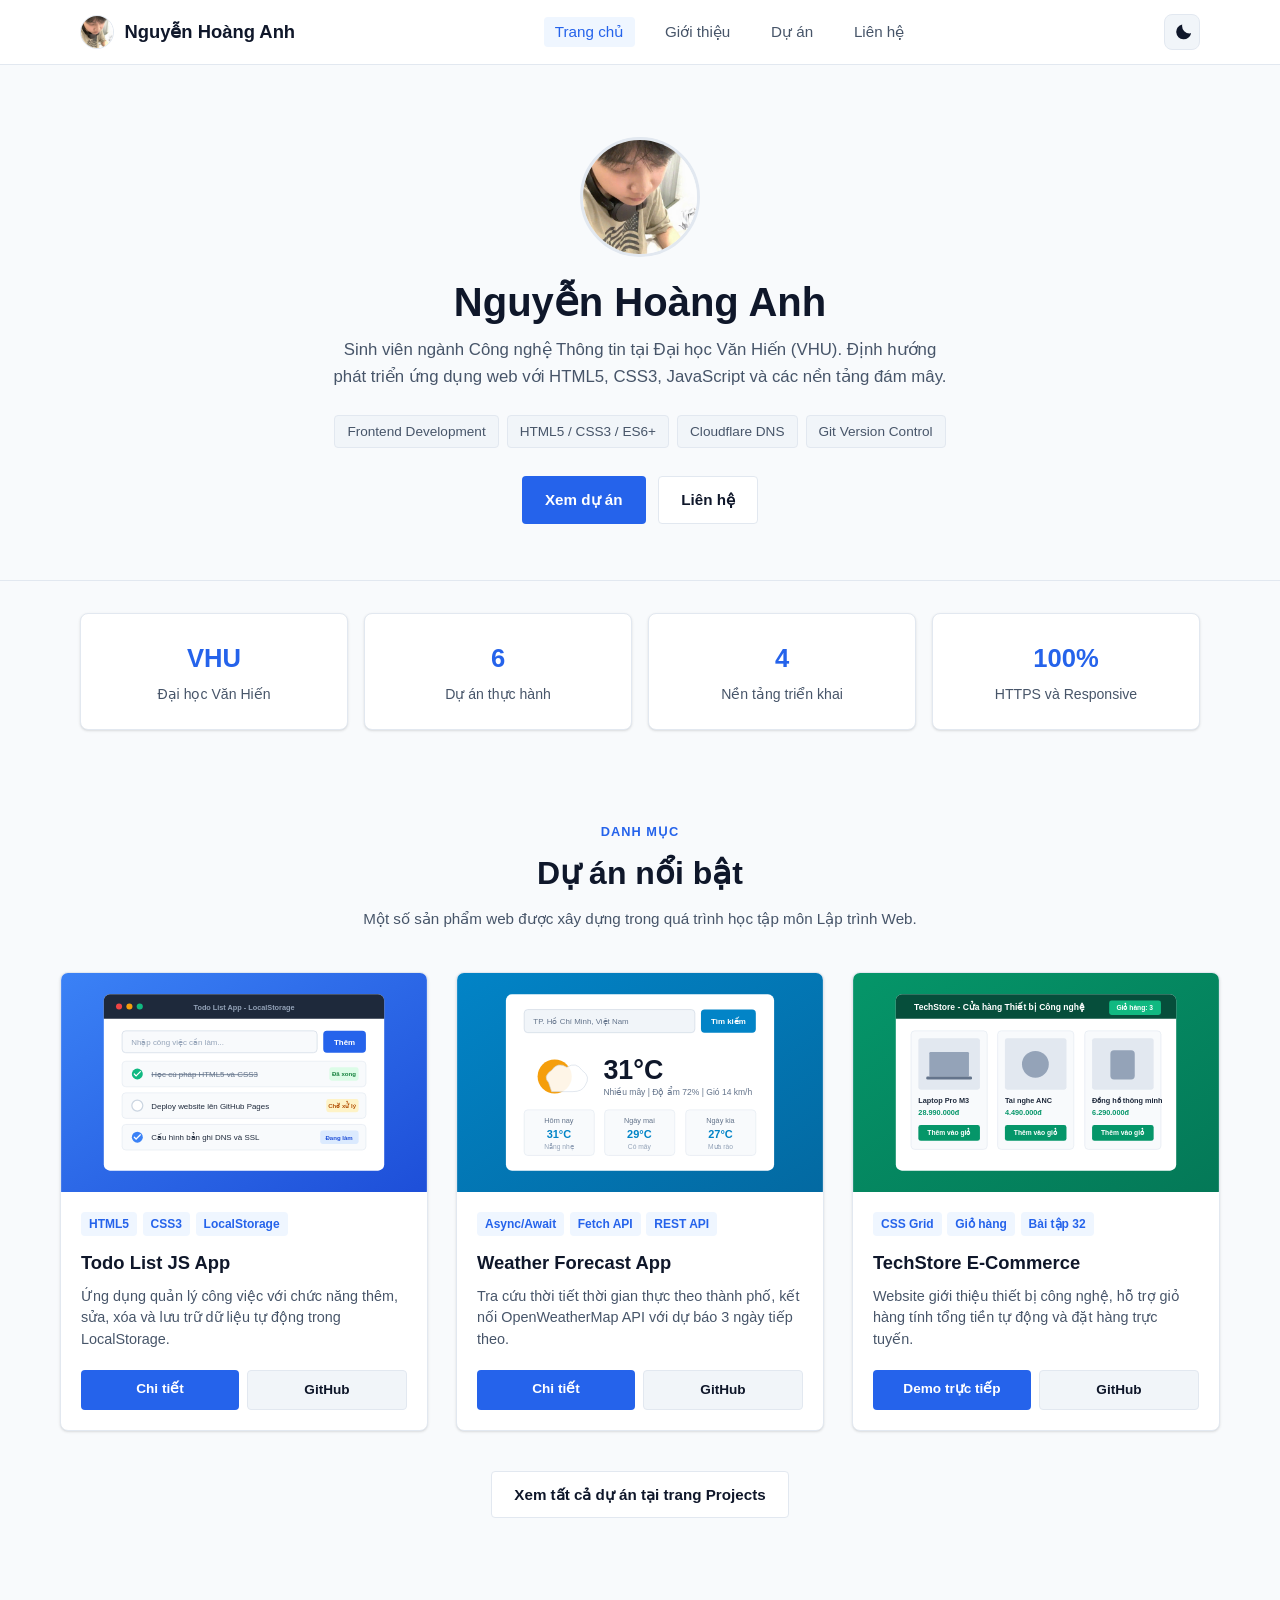
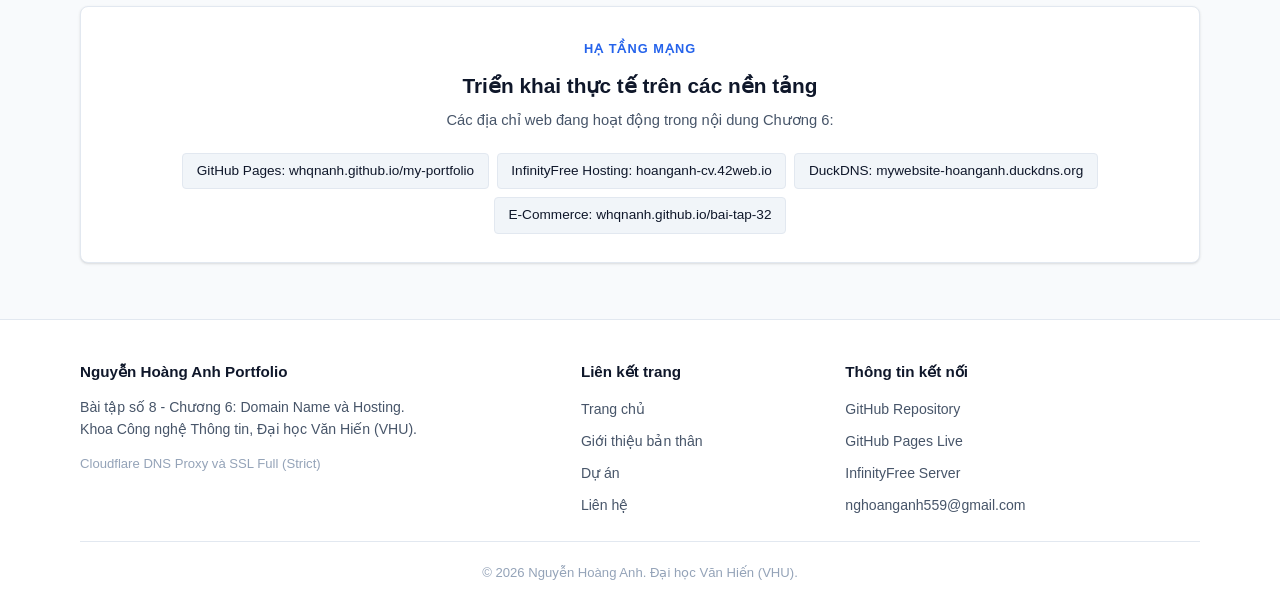
==== commit 5431f851: "clean: Xoa icon emoji va go bo toan bo chu thich khoi ma nguon" ====
--- a/index.html
+++ b/index.html
@@ -3,25 +3,21 @@
 <head>
     <meta charset="UTF-8">
     <meta name="viewport" content="width=device-width, initial-scale=1.0">
-    <meta name="description" content="Portfolio cá nhân của Nguyễn Hoàng Anh - Sinh viên Công nghệ Thông tin, Đại học Văn Hiến (VHU). Full-stack Web Developer tương lai.">
-    <meta name="keywords" content="Nguyễn Hoàng Anh, Portfolio, Web Developer, HTML5, CSS3, JavaScript, VHU, Cloudflare, GitHub Pages">
+    <meta name="description" content="Portfolio cá nhân của Nguyễn Hoàng Anh, sinh viên ngành Công nghệ Thông tin, Đại học Văn Hiến (VHU).">
+    <meta name="keywords" content="Nguyễn Hoàng Anh, Portfolio, Web Developer, HTML5, CSS3, JavaScript, VHU">
     <meta name="author" content="Nguyễn Hoàng Anh">
-    <title>Nguyễn Hoàng Anh - Full-stack Web Developer Portfolio</title>
-    
-    <!-- Favicon & Stylesheet -->
+    <title>Nguyễn Hoàng Anh - Portfolio</title>
     <link rel="icon" type="image/jpeg" href="images/avatar.jpg">
     <link rel="stylesheet" href="css/style.css">
 </head>
 <body>
-    <!-- Top Navigation Bar -->
     <header class="navbar">
         <div class="nav-container">
             <a href="index.html" class="nav-brand">
-                <img src="images/avatar.jpg" alt="Avatar Nguyễn Hoàng Anh" class="brand-avatar">
-                <span>Hoàng Anh <span class="brand-badge">DEV</span></span>
+                <img src="images/avatar.jpg" alt="Nguyễn Hoàng Anh" class="brand-avatar">
+                <span>Nguyễn Hoàng Anh</span>
             </a>
 
-            <!-- Desktop Navigation Links -->
             <ul class="nav-links">
                 <li><a href="index.html" class="nav-link active">Trang chủ</a></li>
                 <li><a href="about.html" class="nav-link">Giới thiệu</a></li>
@@ -29,12 +25,11 @@
                 <li><a href="contact.html" class="nav-link">Liên hệ</a></li>
             </ul>
 
-            <!-- Nav Actions (Theme Toggle & Mobile Menu) -->
             <div class="nav-actions">
-                <button type="button" class="theme-toggle-btn" title="Chuyển chế độ sáng / tối" aria-label="Đổi giao diện">
-                    🌙
+                <button type="button" class="theme-toggle-btn" title="Chế độ tối" aria-label="Đổi giao diện">
+                    <svg viewBox="0 0 24 24"><path d="M12.3 2a10 10 0 0 0-.19 2 10 10 0 0 0 10 10c.7 0 1.37-.07 2-.19A10 10 0 1 1 12.3 2z"/></svg>
                 </button>
-                <button type="button" class="mobile-toggle-btn" aria-label="Mở menu điều hướng" aria-expanded="false">
+                <button type="button" class="mobile-toggle-btn" aria-label="Mở menu" aria-expanded="false">
                     <span></span>
                     <span></span>
                     <span></span>
@@ -42,94 +37,79 @@
             </div>
         </div>
 
-        <!-- Mobile Drawer Menu -->
         <nav class="mobile-menu">
             <ul class="mobile-nav-links">
-                <li><a href="index.html" class="mobile-nav-link active">🏠 Trang chủ</a></li>
-                <li><a href="about.html" class="mobile-nav-link">👤 Giới thiệu</a></li>
-                <li><a href="projects.html" class="mobile-nav-link">💻 Dự án (6 dự án)</a></li>
-                <li><a href="contact.html" class="mobile-nav-link">📬 Liên hệ</a></li>
+                <li><a href="index.html" class="mobile-nav-link active">Trang chủ</a></li>
+                <li><a href="about.html" class="mobile-nav-link">Giới thiệu</a></li>
+                <li><a href="projects.html" class="mobile-nav-link">Dự án</a></li>
+                <li><a href="contact.html" class="mobile-nav-link">Liên hệ</a></li>
             </ul>
         </nav>
     </header>
 
     <main>
-        <!-- Hero Section -->
         <section class="hero-section">
             <div class="container">
                 <div class="hero-avatar-wrapper reveal">
                     <img src="images/avatar.jpg" alt="Nguyễn Hoàng Anh" class="hero-avatar">
-                    <span class="status-badge" title="Đang sẵn sàng nhận dự án"></span>
-                </div>
-
-                <h1 class="hero-title reveal reveal-delay-1">
-                    Xin chào! Mình là <span class="gradient-text">Nguyễn Hoàng Anh</span>
+                </div>
+
+                <h1 class="hero-title reveal">
+                    Nguyễn Hoàng Anh
                 </h1>
 
-                <p class="hero-subtitle reveal reveal-delay-2">
-                    Sinh viên Chuyên ngành <strong>Công nghệ Thông tin (Lập trình Web)</strong> tại <strong>Đại học Văn Hiến (VHU)</strong>. Đam mê xây dựng các ứng dụng web hiện đại, tốc độ cao, responsive chuẩn mobile-first và tối ưu trải nghiệm người dùng.
+                <p class="hero-subtitle reveal">
+                    Sinh viên ngành Công nghệ Thông tin tại Đại học Văn Hiến (VHU). Định hướng phát triển ứng dụng web với HTML5, CSS3, JavaScript và các nền tảng đám mây.
                 </p>
 
-                <div class="hero-tags reveal reveal-delay-2">
-                    <span class="tag-badge">🚀 Frontend &amp; Backend</span>
-                    <span class="tag-badge">⚡ HTML5 / CSS3 / ES6+</span>
-                    <span class="tag-badge">🛡️ Cloudflare DNS &amp; SSL</span>
-                    <span class="tag-badge">☁️ Jamstack &amp; Git CI/CD</span>
-                </div>
-
-                <div class="hero-cta reveal reveal-delay-3">
-                    <a href="projects.html" class="btn btn-primary">
-                        <span>🚀 Khám phá Dự án</span>
-                    </a>
-                    <a href="contact.html" class="btn btn-outline">
-                        <span>📬 Kết nối với mình</span>
-                    </a>
-                </div>
-            </div>
-        </section>
-
-        <!-- Quick Stats & Overview -->
+                <div class="hero-tags reveal">
+                    <span class="tag-badge">Frontend Development</span>
+                    <span class="tag-badge">HTML5 / CSS3 / ES6+</span>
+                    <span class="tag-badge">Cloudflare DNS</span>
+                    <span class="tag-badge">Git Version Control</span>
+                </div>
+
+                <div class="hero-cta reveal">
+                    <a href="projects.html" class="btn btn-primary">Xem dự án</a>
+                    <a href="contact.html" class="btn btn-outline">Liên hệ</a>
+                </div>
+            </div>
+        </section>
+
         <section class="container" style="margin-top: 1rem; margin-bottom: 2rem;">
             <div class="stats-grid">
                 <div class="stat-card reveal">
-                    <div class="stat-icon">🎓</div>
                     <div class="stat-number">VHU</div>
-                    <div class="stat-label">Đại học Văn Hiến (2022 - 2026)</div>
-                </div>
-                <div class="stat-card reveal reveal-delay-1">
-                    <div class="stat-icon">💼</div>
-                    <div class="stat-number">6+</div>
-                    <div class="stat-label">Dự án Web hoàn thiện</div>
-                </div>
-                <div class="stat-card reveal reveal-delay-2">
-                    <div class="stat-icon">🌐</div>
-                    <div class="stat-number">4+</div>
-                    <div class="stat-label">Hạ tầng Cloud Deploy Live</div>
-                </div>
-                <div class="stat-card reveal reveal-delay-3">
-                    <div class="stat-icon">⚡</div>
+                    <div class="stat-label">Đại học Văn Hiến</div>
+                </div>
+                <div class="stat-card reveal">
+                    <div class="stat-number">6</div>
+                    <div class="stat-label">Dự án thực hành</div>
+                </div>
+                <div class="stat-card reveal">
+                    <div class="stat-number">4</div>
+                    <div class="stat-label">Nền tảng triển khai</div>
+                </div>
+                <div class="stat-card reveal">
                     <div class="stat-number">100%</div>
-                    <div class="stat-label">HTTPS &amp; Mobile Responsive</div>
-                </div>
-            </div>
-        </section>
-
-        <!-- Featured Projects Preview (3 Tiêu biểu) -->
+                    <div class="stat-label">HTTPS và Responsive</div>
+                </div>
+            </div>
+        </section>
+
         <section class="container projects-section">
             <div class="section-header reveal">
-                <span class="section-label">Tác phẩm tiêu biểu</span>
-                <h2 class="section-title">Dự án nổi bật gần đây</h2>
+                <span class="section-label">Danh mục</span>
+                <h2 class="section-title">Dự án nổi bật</h2>
                 <p class="section-description">
-                    Một số sản phẩm web được xây dựng bằng JavaScript ES6+, tối ưu Responsive và triển khai trực tuyến trên các nền tảng đám mây hiện đại.
+                    Một số sản phẩm web được xây dựng trong quá trình học tập môn Lập trình Web.
                 </p>
             </div>
 
             <div class="projects-grid">
-                <!-- Project 1 -->
                 <div class="project-card reveal">
                     <div class="project-img-wrapper">
                         <img src="images/project1-todo.svg" alt="Todo List JS App">
-                        <span class="project-badge-top">JavaScript ES6+</span>
                     </div>
                     <div class="project-body">
                         <div class="project-tags">
@@ -139,146 +119,134 @@
                         </div>
                         <h3 class="project-title">Todo List JS App</h3>
                         <p class="project-desc">
-                            Ứng dụng quản lý công việc thông minh với đầy đủ chức năng Thêm, Sửa, Xóa (CRUD), bộ lọc trạng thái và lưu trữ dữ liệu tự động trong LocalStorage.
+                            Ứng dụng quản lý công việc với chức năng thêm, sửa, xóa và lưu trữ dữ liệu tự động trong LocalStorage.
                         </p>
                         <div class="project-actions">
-                            <a href="projects.html" class="project-btn demo">Chi tiết dự án →</a>
+                            <a href="projects.html" class="project-btn demo">Chi tiết</a>
                             <a href="https://github.com/whqnanh/my-portfolio" target="_blank" class="project-btn code">GitHub</a>
                         </div>
                     </div>
                 </div>
 
-                <!-- Project 2 -->
-                <div class="project-card reveal reveal-delay-1">
+                <div class="project-card reveal">
                     <div class="project-img-wrapper">
                         <img src="images/project2-weather.svg" alt="Weather Forecast App">
-                        <span class="project-badge-top">RESTful API</span>
                     </div>
                     <div class="project-body">
                         <div class="project-tags">
                             <span class="project-tag">Async/Await</span>
                             <span class="project-tag">Fetch API</span>
-                            <span class="project-tag">OpenWeather</span>
+                            <span class="project-tag">REST API</span>
                         </div>
                         <h3 class="project-title">Weather Forecast App</h3>
                         <p class="project-desc">
-                            Tra cứu thời tiết thời gian thực toàn cầu theo tên thành phố hoặc định vị GPS, tích hợp OpenWeatherMap API với dự báo 3 ngày trực quan.
+                            Tra cứu thời tiết thời gian thực theo thành phố, kết nối OpenWeatherMap API với dự báo 3 ngày tiếp theo.
                         </p>
                         <div class="project-actions">
-                            <a href="projects.html" class="project-btn demo">Chi tiết dự án →</a>
+                            <a href="projects.html" class="project-btn demo">Chi tiết</a>
                             <a href="https://github.com/whqnanh/my-portfolio" target="_blank" class="project-btn code">GitHub</a>
                         </div>
                     </div>
                 </div>
 
-                <!-- Project 3 -->
-                <div class="project-card reveal reveal-delay-2">
+                <div class="project-card reveal">
                     <div class="project-img-wrapper">
-                        <img src="images/project3-ecommerce.svg" alt="E-Commerce Web App">
-                        <span class="project-badge-top">E-Commerce</span>
+                        <img src="images/project3-ecommerce.svg" alt="TechStore E-Commerce">
                     </div>
                     <div class="project-body">
                         <div class="project-tags">
                             <span class="project-tag">CSS Grid</span>
-                            <span class="project-tag">Shopping Cart</span>
+                            <span class="project-tag">Giỏ hàng</span>
                             <span class="project-tag">Bài tập 32</span>
                         </div>
                         <h3 class="project-title">TechStore E-Commerce</h3>
                         <p class="project-desc">
-                            Website bán hàng trực tuyến hoàn chỉnh với danh mục sản phẩm, tính năng thêm giỏ hàng thời gian thực, tính tổng tiền và thanh toán đơn hàng.
+                            Website giới thiệu thiết bị công nghệ, hỗ trợ giỏ hàng tính tổng tiền tự động và đặt hàng trực tuyến.
                         </p>
                         <div class="project-actions">
-                            <a href="https://whqnanh.github.io/bai-tap-32/" target="_blank" class="project-btn demo">Xem Demo Live 🚀</a>
+                            <a href="https://whqnanh.github.io/bai-tap-32/" target="_blank" class="project-btn demo">Demo trực tiếp</a>
                             <a href="https://github.com/whqnanh/bai-tap-32" target="_blank" class="project-btn code">GitHub</a>
                         </div>
                     </div>
                 </div>
             </div>
 
-            <div style="text-align: center; margin-top: 3rem;" class="reveal">
-                <a href="projects.html" class="btn btn-outline" style="font-size: 1.05rem; padding: 0.85rem 2.2rem;">
-                    📂 Xem tất cả 6 dự án tại trang Projects →
+            <div style="text-align: center; margin-top: 2.5rem;" class="reveal">
+                <a href="projects.html" class="btn btn-outline">
+                    Xem tất cả dự án tại trang Projects
                 </a>
             </div>
         </section>
 
-        <!-- Hosting & Infrastructure Highlights -->
-        <section class="container" style="margin-bottom: 4rem;">
+        <section class="container" style="margin-bottom: 3.5rem;">
             <div class="hosting-overview-card reveal">
-                <div class="section-header" style="margin-bottom: 1.5rem;">
-                    <span class="section-label">Hạ tầng &amp; Tên miền</span>
-                    <h3 style="font-size: 1.5rem; margin-top: 0.25rem;">Hệ sinh thái Triển khai Thực tế (Chương 6)</h3>
-                    <p style="color: var(--text-secondary); font-size: 0.95rem; margin-top: 0.5rem;">
-                        Tất cả các nền tảng và tên miền dưới đây đều đã được sinh viên Nguyễn Hoàng Anh cấu hình hoạt động 100% trên Internet:
+                <div class="section-header" style="margin-bottom: 1.25rem;">
+                    <span class="section-label">Hạ tầng mạng</span>
+                    <h3 style="font-size: 1.3rem; margin-top: 0.25rem;">Triển khai thực tế trên các nền tảng</h3>
+                    <p style="color: var(--text-secondary); font-size: 0.92rem; margin-top: 0.4rem;">
+                        Các địa chỉ web đang hoạt động trong nội dung Chương 6:
                     </p>
                 </div>
                 <div class="badge-row">
                     <a href="https://whqnanh.github.io/my-portfolio/" target="_blank" class="platform-pill">
-                        🐙 GitHub Pages: whqnanh.github.io/my-portfolio
+                        GitHub Pages: whqnanh.github.io/my-portfolio
                     </a>
                     <a href="http://hoanganh-cv.42web.io/my-portfolio/" target="_blank" class="platform-pill">
-                        🌐 InfinityFree Hosting: hoanganh-cv.42web.io
+                        InfinityFree Hosting: hoanganh-cv.42web.io
                     </a>
                     <a href="http://mywebsite-hoanganh.duckdns.org" target="_blank" class="platform-pill">
-                        🦆 DuckDNS Domain: mywebsite-hoanganh.duckdns.org
+                        DuckDNS: mywebsite-hoanganh.duckdns.org
                     </a>
                     <a href="https://whqnanh.github.io/bai-tap-32/" target="_blank" class="platform-pill">
-                        🛍️ E-Commerce Live: whqnanh.github.io/bai-tap-32
+                        E-Commerce: whqnanh.github.io/bai-tap-32
                     </a>
                 </div>
             </div>
         </section>
     </main>
 
-    <!-- Footer -->
     <footer class="footer">
         <div class="container">
             <div class="footer-grid">
                 <div class="footer-col">
-                    <h4 style="display: flex; align-items: center; gap: 0.5rem;">
-                        <img src="images/avatar.jpg" alt="Avatar" style="width: 28px; height: 28px; border-radius: 50%;">
-                        Nguyễn Hoàng Anh Portfolio
-                    </h4>
-                    <p style="font-size: 0.9rem; line-height: 1.6; margin-bottom: 1rem;">
-                        Sản phẩm thực hành Bài tập số 8 - Chương 6: Domain Name &amp; Hosting.<br>
-                        Học phần Lập trình Web - Khoa Công nghệ Thông tin, Đại học Văn Hiến (VHU).
+                    <h4>Nguyễn Hoàng Anh Portfolio</h4>
+                    <p style="font-size: 0.88rem; line-height: 1.6; margin-bottom: 0.75rem;">
+                        Bài tập số 8 - Chương 6: Domain Name và Hosting.<br>
+                        Khoa Công nghệ Thông tin, Đại học Văn Hiến (VHU).
                     </p>
-                    <span class="cloudflare-verified-badge">
-                        🛡️ Cloudflare DNS &amp; SSL Full (Strict) Verified
-                    </span>
+                    <p style="font-size: 0.82rem; color: var(--text-muted);">
+                        Cloudflare DNS Proxy và SSL Full (Strict)
+                    </p>
                 </div>
 
                 <div class="footer-col">
-                    <h4>Điều hướng</h4>
+                    <h4>Liên kết trang</h4>
                     <ul class="footer-links">
                         <li><a href="index.html">Trang chủ</a></li>
                         <li><a href="about.html">Giới thiệu bản thân</a></li>
-                        <li><a href="projects.html">Dự án tiêu biểu (CSS Grid)</a></li>
-                        <li><a href="contact.html">Liên hệ &amp; Formspree</a></li>
+                        <li><a href="projects.html">Dự án</a></li>
+                        <li><a href="contact.html">Liên hệ</a></li>
                     </ul>
                 </div>
 
                 <div class="footer-col">
-                    <h4>Hạ tầng triển khai</h4>
+                    <h4>Thông tin kết nối</h4>
                     <ul class="footer-links">
-                        <li><a href="https://github.com/whqnanh/my-portfolio" target="_blank">🐙 GitHub Repository (Source Code)</a></li>
-                        <li><a href="https://whqnanh.github.io/my-portfolio/" target="_blank">🚀 GitHub Pages Production</a></li>
-                        <li><a href="http://hoanganh-cv.42web.io" target="_blank">🌐 InfinityFree Web Server</a></li>
-                        <li><a href="mailto:nghoanganh559@gmail.com">📧 nghoanganh559@gmail.com</a></li>
+                        <li><a href="https://github.com/whqnanh/my-portfolio" target="_blank">GitHub Repository</a></li>
+                        <li><a href="https://whqnanh.github.io/my-portfolio/" target="_blank">GitHub Pages Live</a></li>
+                        <li><a href="http://hoanganh-cv.42web.io" target="_blank">InfinityFree Server</a></li>
+                        <li><a href="mailto:nghoanganh559@gmail.com">nghoanganh559@gmail.com</a></li>
                     </ul>
                 </div>
             </div>
 
             <div class="footer-bottom">
-                <p>© 2026 Nguyễn Hoàng Anh. Bản quyền thuộc về sinh viên CNTT - Đại học Văn Hiến (VHU).</p>
+                <p>&copy; 2026 Nguyễn Hoàng Anh. Đại học Văn Hiến (VHU).</p>
             </div>
         </div>
     </footer>
 
-    <!-- Back to top floating button -->
-    <button type="button" class="back-to-top" title="Cuộn lên đầu trang" aria-label="Lên đầu trang">↑</button>
-
-    <!-- JavaScript File -->
+    <button type="button" class="back-to-top" title="Lên đầu trang" aria-label="Lên đầu trang">&uarr;</button>
     <script src="js/script.js"></script>
 </body>
 </html>
--- a/css/style.css
+++ b/css/style.css
@@ -1,80 +1,50 @@
-/* ==========================================================================
-   PORTFOLIO CHUYÊN NGHIỆP - NGUYỄN HOÀNG ANH
-   Học phần: Lập trình Web (HTML5 - CSS3 - JavaScript ES6+)
-   Chương 6: Domain Name & Hosting - BÀI TẬP THỰC HÀNH SỐ 8
-   Đặc tả: Mobile-First, Responsive 100%, CSS Grid, Dark Mode, Animations
-   ========================================================================== */
-
-/* --- CSS Variables & Design Tokens --- */
 :root {
-  /* Color Palette - Light Mode */
   --bg-primary: #f8fafc;
   --bg-secondary: #ffffff;
   --bg-alt: #f1f5f9;
   --bg-card: #ffffff;
   --border-color: #e2e8f0;
   --border-focus: #3b82f6;
-  
   --text-primary: #0f172a;
   --text-secondary: #475569;
   --text-muted: #94a3b8;
   --text-inverse: #ffffff;
-
-  --primary: #3b82f6;
-  --primary-hover: #2563eb;
+  --primary: #2563eb;
+  --primary-hover: #1d4ed8;
   --primary-light: #eff6ff;
-  --secondary: #6366f1;
-  --accent: #06b6d4;
-  --success: #10b981;
-  --warning: #f59e0b;
-  --danger: #ef4444;
-
-  --nav-bg: rgba(255, 255, 255, 0.85);
-  --card-shadow: 0 4px 6px -1px rgba(0, 0, 0, 0.07), 0 2px 4px -2px rgba(0, 0, 0, 0.05);
-  --card-shadow-hover: 0 20px 25px -5px rgba(0, 0, 0, 0.1), 0 8px 10px -6px rgba(0, 0, 0, 0.06);
-
-  --gradient-brand: linear-gradient(135deg, #3b82f6 0%, #6366f1 100%);
-  --gradient-card: linear-gradient(180deg, rgba(255, 255, 255, 0.8) 0%, rgba(255, 255, 255, 1) 100%);
-
-  --radius-sm: 6px;
-  --radius-md: 10px;
-  --radius-lg: 16px;
+  --secondary: #4f46e5;
+  --success: #16a34a;
+  --nav-bg: rgba(255, 255, 255, 0.92);
+  --card-shadow: 0 1px 3px 0 rgba(0, 0, 0, 0.1), 0 1px 2px -1px rgba(0, 0, 0, 0.1);
+  --card-shadow-hover: 0 10px 15px -3px rgba(0, 0, 0, 0.1), 0 4px 6px -4px rgba(0, 0, 0, 0.1);
+  --radius-sm: 4px;
+  --radius-md: 8px;
+  --radius-lg: 12px;
   --radius-full: 9999px;
-
-  --transition-fast: 0.2s ease;
-  --transition-normal: 0.3s cubic-bezier(0.4, 0, 0.2, 1);
-  --transition-slow: 0.5s cubic-bezier(0.4, 0, 0.2, 1);
-}
-
-/* Dark Theme Variables */
+  --transition-fast: 0.15s ease;
+  --transition-normal: 0.25s ease;
+}
+
 [data-theme="dark"] {
-  --bg-primary: #0b1120;
-  --bg-secondary: #131d31;
-  --bg-alt: #1a253c;
-  --bg-card: #152238;
-  --border-color: #243452;
+  --bg-primary: #0f172a;
+  --bg-secondary: #1e293b;
+  --bg-alt: #1e293b;
+  --bg-card: #1e293b;
+  --border-color: #334155;
   --border-focus: #60a5fa;
-
   --text-primary: #f8fafc;
   --text-secondary: #cbd5e1;
   --text-muted: #64748b;
   --text-inverse: #0f172a;
-
-  --primary: #60a5fa;
-  --primary-hover: #3b82f6;
+  --primary: #3b82f6;
+  --primary-hover: #60a5fa;
   --primary-light: rgba(59, 130, 246, 0.15);
-  --secondary: #818cf8;
-  --accent: #22d3ee;
-
-  --nav-bg: rgba(15, 23, 42, 0.88);
-  --card-shadow: 0 4px 6px -1px rgba(0, 0, 0, 0.3), 0 2px 4px -2px rgba(0, 0, 0, 0.25);
-  --card-shadow-hover: 0 20px 25px -5px rgba(0, 0, 0, 0.5), 0 8px 10px -6px rgba(0, 0, 0, 0.4);
-
-  --gradient-brand: linear-gradient(135deg, #38bdf8 0%, #818cf8 100%);
-  --gradient-card: linear-gradient(180deg, rgba(21, 34, 56, 0.8) 0%, rgba(21, 34, 56, 1) 100%);
-}
-
-/* --- Base Reset & Typography --- */
+  --secondary: #6366f1;
+  --nav-bg: rgba(15, 23, 42, 0.92);
+  --card-shadow: 0 1px 3px 0 rgba(0, 0, 0, 0.3);
+  --card-shadow-hover: 0 10px 15px -3px rgba(0, 0, 0, 0.4);
+}
+
 *, *::before, *::after {
   margin: 0;
   padding: 0;
@@ -88,14 +58,13 @@
 
 body {
   font-family: -apple-system, BlinkMacSystemFont, "Segoe UI", Roboto, Helvetica, Arial, sans-serif;
-  line-height: 1.65;
+  line-height: 1.6;
   color: var(--text-primary);
   background-color: var(--bg-primary);
   transition: background-color var(--transition-normal), color var(--transition-normal);
   min-height: 100vh;
   display: flex;
   flex-direction: column;
-  overflow-x: hidden;
 }
 
 a {
@@ -114,23 +83,21 @@
   display: block;
 }
 
-/* Container */
 .container {
   width: 100%;
-  max-width: 1200px;
+  max-width: 1160px;
   margin: 0 auto;
   padding: 0 1.25rem;
 }
 
-/* --- Navigation Bar (Mobile-First) --- */
 .navbar {
   position: sticky;
   top: 0;
   left: 0;
   width: 100%;
   background: var(--nav-bg);
-  backdrop-filter: blur(12px);
-  -webkit-backdrop-filter: blur(12px);
+  backdrop-filter: blur(8px);
+  -webkit-backdrop-filter: blur(8px);
   border-bottom: 1px solid var(--border-color);
   z-index: 1000;
   transition: background var(--transition-normal), border-color var(--transition-normal);
@@ -140,50 +107,39 @@
   display: flex;
   align-items: center;
   justify-content: space-between;
-  height: 4.25rem;
+  height: 4rem;
   padding: 0 1.25rem;
-  max-width: 1200px;
+  max-width: 1160px;
   margin: 0 auto;
 }
 
 .nav-brand {
   display: flex;
   align-items: center;
-  gap: 0.75rem;
-  font-size: 1.25rem;
+  gap: 0.65rem;
+  font-size: 1.15rem;
   font-weight: 700;
   color: var(--text-primary);
 }
 
 .brand-avatar {
-  width: 38px;
-  height: 38px;
+  width: 34px;
+  height: 34px;
   border-radius: var(--radius-full);
   object-fit: cover;
-  border: 2px solid var(--primary);
-}
-
-.brand-badge {
-  font-size: 0.75rem;
-  font-weight: 600;
-  padding: 0.15rem 0.5rem;
-  background: var(--primary-light);
-  color: var(--primary);
-  border-radius: var(--radius-full);
-  letter-spacing: 0.5px;
+  border: 1px solid var(--border-color);
 }
 
 .nav-actions {
   display: flex;
   align-items: center;
-  gap: 0.75rem;
-}
-
-/* Desktop Nav Links */
+  gap: 0.65rem;
+}
+
 .nav-links {
   display: none;
   list-style: none;
-  gap: 1.5rem;
+  gap: 1.25rem;
   margin: 0;
 }
 
@@ -191,10 +147,9 @@
   color: var(--text-secondary);
   font-weight: 500;
   font-size: 0.95rem;
-  padding: 0.5rem 0.75rem;
+  padding: 0.4rem 0.65rem;
   border-radius: var(--radius-sm);
   transition: all var(--transition-fast);
-  position: relative;
 }
 
 .nav-link:hover, .nav-link.active {
@@ -202,61 +157,52 @@
   background: var(--primary-light);
 }
 
-.nav-link.active::after {
-  content: "";
-  position: absolute;
-  bottom: 0;
-  left: 0.75rem;
-  right: 0.75rem;
-  height: 2px;
-  background: var(--primary);
-  border-radius: var(--radius-full);
-}
-
-/* Theme Toggle Button */
 .theme-toggle-btn {
   background: var(--bg-alt);
   border: 1px solid var(--border-color);
   color: var(--text-primary);
-  width: 40px;
-  height: 40px;
+  width: 36px;
+  height: 36px;
   border-radius: var(--radius-md);
   cursor: pointer;
   display: flex;
   align-items: center;
   justify-content: center;
-  font-size: 1.2rem;
   transition: all var(--transition-normal);
+}
+
+.theme-toggle-btn svg {
+  width: 18px;
+  height: 18px;
+  fill: currentColor;
 }
 
 .theme-toggle-btn:hover {
   background: var(--primary-light);
   color: var(--primary);
-  transform: rotate(15deg) scale(1.05);
   border-color: var(--primary);
 }
 
-/* Mobile Hamburger Button */
 .mobile-toggle-btn {
   background: var(--bg-alt);
   border: 1px solid var(--border-color);
   color: var(--text-primary);
-  width: 40px;
-  height: 40px;
+  width: 36px;
+  height: 36px;
   border-radius: var(--radius-md);
   cursor: pointer;
   display: flex;
   flex-direction: column;
   align-items: center;
   justify-content: center;
-  gap: 5px;
+  gap: 4px;
   padding: 0;
   transition: all var(--transition-fast);
 }
 
 .mobile-toggle-btn span {
   display: block;
-  width: 20px;
+  width: 18px;
   height: 2px;
   background: var(--text-primary);
   border-radius: var(--radius-full);
@@ -264,44 +210,36 @@
 }
 
 .mobile-toggle-btn.open span:nth-child(1) {
-  transform: translateY(7px) rotate(45deg);
+  transform: translateY(6px) rotate(45deg);
 }
 .mobile-toggle-btn.open span:nth-child(2) {
   opacity: 0;
 }
 .mobile-toggle-btn.open span:nth-child(3) {
-  transform: translateY(-7px) rotate(-45deg);
-}
-
-/* Mobile Menu Drawer */
+  transform: translateY(-6px) rotate(-45deg);
+}
+
 .mobile-menu {
   display: none;
   background: var(--bg-secondary);
   border-bottom: 1px solid var(--border-color);
-  padding: 1rem 1.25rem 1.5rem;
-  box-shadow: var(--card-shadow);
+  padding: 0.75rem 1.25rem 1rem;
 }
 
 .mobile-menu.open {
   display: block;
-  animation: slideDown 0.3s ease forwards;
-}
-
-@keyframes slideDown {
-  from { opacity: 0; transform: translateY(-10px); }
-  to { opacity: 1; transform: translateY(0); }
 }
 
 .mobile-nav-links {
   list-style: none;
   display: flex;
   flex-direction: column;
-  gap: 0.5rem;
+  gap: 0.35rem;
 }
 
 .mobile-nav-link {
   display: block;
-  padding: 0.75rem 1rem;
+  padding: 0.65rem 0.85rem;
   color: var(--text-primary);
   font-weight: 500;
   border-radius: var(--radius-sm);
@@ -313,20 +251,17 @@
   color: var(--primary);
 }
 
-/* --- Hero Section --- */
 .hero-section {
-  padding: 3.5rem 0 3rem;
+  padding: 4rem 0 3rem;
   text-align: center;
-  background: radial-gradient(circle at 50% 30%, var(--primary-light) 0%, transparent 70%);
-  position: relative;
-  overflow: hidden;
+  border-bottom: 1px solid var(--border-color);
 }
 
 .hero-avatar-wrapper {
   position: relative;
-  width: 140px;
-  height: 140px;
-  margin: 0 auto 1.5rem;
+  width: 120px;
+  height: 120px;
+  margin: 0 auto 1.25rem;
 }
 
 .hero-avatar {
@@ -334,48 +269,22 @@
   height: 100%;
   border-radius: var(--radius-full);
   object-fit: cover;
-  border: 4px solid var(--bg-secondary);
-  box-shadow: 0 0 0 4px var(--primary), var(--card-shadow-hover);
-  transition: transform var(--transition-normal);
-}
-
-.hero-avatar:hover {
-  transform: scale(1.05) rotate(2deg);
-}
-
-.status-badge {
-  position: absolute;
-  bottom: 6px;
-  right: 6px;
-  width: 20px;
-  height: 20px;
-  background: var(--success);
-  border-radius: var(--radius-full);
-  border: 3px solid var(--bg-secondary);
-  box-shadow: 0 0 10px var(--success);
+  border: 3px solid var(--border-color);
 }
 
 .hero-title {
-  font-size: clamp(1.8rem, 4vw, 2.8rem);
+  font-size: clamp(1.75rem, 3.5vw, 2.5rem);
   font-weight: 800;
   line-height: 1.25;
-  margin-bottom: 0.75rem;
-  color: var(--text-primary);
-}
-
-.gradient-text {
-  background: var(--gradient-brand);
-  -webkit-background-clip: text;
-  -webkit-text-fill-color: transparent;
-  display: inline-block;
+  margin-bottom: 0.65rem;
+  color: var(--text-primary);
 }
 
 .hero-subtitle {
-  font-size: 1.15rem;
-  color: var(--text-secondary);
-  max-width: 680px;
-  margin: 0 auto 1.75rem;
-  font-weight: 400;
+  font-size: 1.05rem;
+  color: var(--text-secondary);
+  max-width: 620px;
+  margin: 0 auto 1.5rem;
 }
 
 .hero-tags {
@@ -383,42 +292,37 @@
   flex-wrap: wrap;
   gap: 0.5rem;
   justify-content: center;
-  margin-bottom: 2rem;
+  margin-bottom: 1.75rem;
 }
 
 .tag-badge {
-  display: inline-flex;
-  align-items: center;
-  gap: 0.35rem;
-  padding: 0.35rem 0.85rem;
-  background: var(--bg-secondary);
-  border: 1px solid var(--border-color);
-  border-radius: var(--radius-full);
+  display: inline-block;
+  padding: 0.3rem 0.75rem;
+  background: var(--bg-alt);
+  border: 1px solid var(--border-color);
+  border-radius: var(--radius-sm);
   font-size: 0.85rem;
   font-weight: 500;
   color: var(--text-secondary);
-  box-shadow: var(--card-shadow);
 }
 
 .hero-cta {
   display: flex;
   flex-wrap: wrap;
-  gap: 1rem;
+  gap: 0.75rem;
   justify-content: center;
 }
 
-/* Button Component */
 .btn {
   display: inline-flex;
   align-items: center;
   justify-content: center;
-  gap: 0.5rem;
-  padding: 0.75rem 1.6rem;
+  padding: 0.65rem 1.4rem;
   font-size: 0.95rem;
   font-weight: 600;
-  border-radius: var(--radius-md);
+  border-radius: var(--radius-sm);
   cursor: pointer;
-  transition: all var(--transition-normal);
+  transition: all var(--transition-fast);
   border: 1px solid transparent;
   text-decoration: none;
 }
@@ -426,14 +330,11 @@
 .btn-primary {
   background: var(--primary);
   color: #ffffff;
-  box-shadow: 0 4px 14px rgba(59, 130, 246, 0.35);
 }
 
 .btn-primary:hover {
   background: var(--primary-hover);
   color: #ffffff;
-  transform: translateY(-2px);
-  box-shadow: 0 6px 20px rgba(59, 130, 246, 0.45);
 }
 
 .btn-outline {
@@ -446,106 +347,88 @@
   border-color: var(--primary);
   color: var(--primary);
   background: var(--primary-light);
-  transform: translateY(-2px);
-}
-
-/* --- Section Headers --- */
+}
+
 .section-header {
   text-align: center;
-  margin-bottom: 3rem;
+  margin-bottom: 2.5rem;
 }
 
 .section-label {
   display: inline-block;
-  font-size: 0.85rem;
+  font-size: 0.8rem;
   font-weight: 700;
   text-transform: uppercase;
-  letter-spacing: 1.5px;
-  color: var(--primary);
+  letter-spacing: 1px;
+  color: var(--primary);
+  margin-bottom: 0.35rem;
+}
+
+.section-title {
+  font-size: clamp(1.5rem, 2.8vw, 2rem);
+  font-weight: 700;
+  color: var(--text-primary);
   margin-bottom: 0.5rem;
 }
 
-.section-title {
-  font-size: clamp(1.6rem, 3vw, 2.3rem);
-  font-weight: 800;
-  color: var(--text-primary);
-  margin-bottom: 0.75rem;
-}
-
 .section-description {
-  font-size: 1.05rem;
-  color: var(--text-secondary);
-  max-width: 650px;
+  font-size: 0.95rem;
+  color: var(--text-secondary);
+  max-width: 600px;
   margin: 0 auto;
 }
 
-/* --- Highlights / Quick Stats --- */
 .stats-grid {
   display: grid;
   grid-template-columns: repeat(auto-fit, minmax(200px, 1fr));
-  gap: 1.25rem;
+  gap: 1rem;
   margin: 2rem 0;
 }
 
 .stat-card {
   background: var(--bg-card);
   border: 1px solid var(--border-color);
-  border-radius: var(--radius-lg);
-  padding: 1.75rem 1.25rem;
+  border-radius: var(--radius-md);
+  padding: 1.5rem 1rem;
   text-align: center;
   box-shadow: var(--card-shadow);
-  transition: transform var(--transition-normal), border-color var(--transition-normal);
-}
-
-.stat-card:hover {
-  transform: translateY(-4px);
-  border-color: var(--primary);
-}
-
-.stat-icon {
-  font-size: 2.2rem;
-  margin-bottom: 0.5rem;
 }
 
 .stat-number {
-  font-size: 1.85rem;
+  font-size: 1.6rem;
   font-weight: 800;
   color: var(--primary);
+  margin-bottom: 0.25rem;
 }
 
 .stat-label {
-  font-size: 0.9rem;
-  color: var(--text-secondary);
-  font-weight: 500;
-}
-
-/* --- PROJECTS SECTION: CSS GRID (Bài tập 8 Core Requirement) --- */
+  font-size: 0.88rem;
+  color: var(--text-secondary);
+}
+
 .projects-section {
-  padding: 4rem 0;
+  padding: 3.5rem 0;
 }
 
 .projects-grid {
   display: grid;
-  /* CSS Grid Responsive Layout: Tự động co giãn theo kích thước màn hình */
   grid-template-columns: repeat(auto-fill, minmax(320px, 1fr));
-  gap: 2rem;
+  gap: 1.75rem;
   margin-top: 1.5rem;
 }
 
 .project-card {
   background: var(--bg-card);
   border: 1px solid var(--border-color);
-  border-radius: var(--radius-lg);
+  border-radius: var(--radius-md);
   overflow: hidden;
   box-shadow: var(--card-shadow);
   display: flex;
   flex-direction: column;
-  transition: all var(--transition-normal);
-  position: relative;
+  transition: box-shadow var(--transition-fast), border-color var(--transition-fast);
 }
 
 .project-card:hover {
-  transform: translateY(-8px);
   box-shadow: var(--card-shadow-hover);
   border-color: var(--primary);
 }
@@ -553,7 +436,7 @@
 .project-img-wrapper {
   position: relative;
   width: 100%;
-  padding-top: 60%; /* Tỉ lệ 16:10 / 16:9 */
+  padding-top: 60%;
   overflow: hidden;
   background: var(--bg-alt);
 }
@@ -565,28 +448,10 @@
   width: 100%;
   height: 100%;
   object-fit: cover;
-  transition: transform var(--transition-slow);
-}
-
-.project-card:hover .project-img-wrapper img {
-  transform: scale(1.06);
-}
-
-.project-badge-top {
-  position: absolute;
-  top: 12px;
-  right: 12px;
-  background: rgba(15, 23, 42, 0.85);
-  color: #ffffff;
-  padding: 0.25rem 0.65rem;
-  border-radius: var(--radius-full);
-  font-size: 0.75rem;
-  font-weight: 600;
-  backdrop-filter: blur(4px);
 }
 
 .project-body {
-  padding: 1.5rem;
+  padding: 1.25rem;
   display: flex;
   flex-direction: column;
   flex-grow: 1;
@@ -595,51 +460,47 @@
 .project-tags {
   display: flex;
   flex-wrap: wrap;
-  gap: 0.4rem;
-  margin-bottom: 0.85rem;
+  gap: 0.35rem;
+  margin-bottom: 0.75rem;
 }
 
 .project-tag {
   font-size: 0.75rem;
   font-weight: 600;
-  padding: 0.2rem 0.55rem;
+  padding: 0.15rem 0.5rem;
   border-radius: var(--radius-sm);
   background: var(--primary-light);
   color: var(--primary);
 }
 
 .project-title {
-  font-size: 1.25rem;
+  font-size: 1.15rem;
   font-weight: 700;
   color: var(--text-primary);
-  margin-bottom: 0.6rem;
+  margin-bottom: 0.5rem;
 }
 
 .project-desc {
-  font-size: 0.92rem;
-  color: var(--text-secondary);
-  line-height: 1.55;
+  font-size: 0.9rem;
+  color: var(--text-secondary);
+  line-height: 1.5;
   margin-bottom: 1.25rem;
   flex-grow: 1;
 }
 
 .project-actions {
   display: flex;
-  gap: 0.75rem;
+  gap: 0.5rem;
   margin-top: auto;
 }
 
 .project-btn {
   flex: 1;
-  padding: 0.55rem 0.85rem;
+  padding: 0.5rem 0.75rem;
   font-size: 0.85rem;
   font-weight: 600;
   border-radius: var(--radius-sm);
   text-align: center;
-  display: inline-flex;
-  align-items: center;
-  justify-content: center;
-  gap: 0.4rem;
   transition: all var(--transition-fast);
 }
 
@@ -664,66 +525,45 @@
   color: var(--primary);
 }
 
-/* --- CONTACT SECTION & FORMSPREE FORM (Bài tập 8 Requirement) --- */
 .contact-section {
-  padding: 4rem 0;
+  padding: 3.5rem 0;
 }
 
 .contact-layout {
   display: grid;
   grid-template-columns: 1fr;
-  gap: 2.5rem;
+  gap: 2rem;
 }
 
 .contact-card {
   background: var(--bg-card);
   border: 1px solid var(--border-color);
-  border-radius: var(--radius-lg);
-  padding: 2rem 1.5rem;
+  border-radius: var(--radius-md);
+  padding: 1.75rem;
   box-shadow: var(--card-shadow);
 }
 
 .contact-info-list {
   display: flex;
   flex-direction: column;
-  gap: 1.25rem;
-  margin: 1.5rem 0;
-}
-
-.contact-item {
-  display: flex;
-  align-items: flex-start;
   gap: 1rem;
-}
-
-.contact-icon-box {
-  width: 44px;
-  height: 44px;
-  border-radius: var(--radius-md);
-  background: var(--primary-light);
-  color: var(--primary);
-  display: flex;
-  align-items: center;
-  justify-content: center;
-  font-size: 1.3rem;
-  flex-shrink: 0;
-}
-
-.contact-text h4 {
-  font-size: 0.95rem;
+  margin: 1.25rem 0;
+}
+
+.contact-item h4 {
+  font-size: 0.9rem;
   font-weight: 600;
   color: var(--text-primary);
   margin-bottom: 0.15rem;
 }
 
-.contact-text p, .contact-text a {
+.contact-item p, .contact-item a {
   font-size: 0.9rem;
   color: var(--text-secondary);
 }
 
-/* Formspree Form Styling */
 .form-group {
-  margin-bottom: 1.25rem;
+  margin-bottom: 1rem;
 }
 
 .form-label {
@@ -731,59 +571,53 @@
   font-size: 0.88rem;
   font-weight: 600;
   color: var(--text-primary);
-  margin-bottom: 0.4rem;
+  margin-bottom: 0.35rem;
 }
 
 .form-control {
   width: 100%;
-  padding: 0.75rem 1rem;
-  font-size: 0.95rem;
+  padding: 0.65rem 0.85rem;
+  font-size: 0.92rem;
   font-family: inherit;
   color: var(--text-primary);
   background: var(--bg-primary);
   border: 1px solid var(--border-color);
-  border-radius: var(--radius-md);
-  transition: all var(--transition-fast);
+  border-radius: var(--radius-sm);
   outline: none;
+  transition: border-color var(--transition-fast);
 }
 
 .form-control:focus {
   border-color: var(--border-focus);
   background: var(--bg-secondary);
-  box-shadow: 0 0 0 3px rgba(59, 130, 246, 0.2);
 }
 
 textarea.form-control {
-  min-height: 130px;
+  min-height: 120px;
   resize: vertical;
 }
 
 .form-status {
-  padding: 0.85rem;
-  border-radius: var(--radius-md);
+  padding: 0.75rem;
+  border-radius: var(--radius-sm);
   margin-top: 1rem;
-  font-size: 0.9rem;
+  font-size: 0.88rem;
   display: none;
   font-weight: 500;
 }
 
 .form-status.success {
   display: block;
-  background: #ecfdf5;
-  color: #065f46;
-  border: 1px solid #a7f3d0;
+  background: #f0fdf4;
+  color: #15803d;
+  border: 1px solid #bbf7d0;
 }
 
 .form-status.error {
   display: block;
   background: #fef2f2;
-  color: #991b1b;
+  color: #b91c1c;
   border: 1px solid #fecaca;
-}
-
-/* --- ABOUT SECTION & SKILLS --- */
-.about-section {
-  padding: 4rem 0;
 }
 
 .about-intro-grid {
@@ -791,7 +625,7 @@
   grid-template-columns: 1fr;
   gap: 2rem;
   align-items: center;
-  margin-bottom: 3rem;
+  margin-bottom: 2.5rem;
 }
 
 .about-image-card {
@@ -799,35 +633,34 @@
 }
 
 .about-image-card img {
-  width: 220px;
-  height: 220px;
-  border-radius: var(--radius-lg);
+  width: 200px;
+  height: 200px;
+  border-radius: var(--radius-md);
   object-fit: cover;
   margin: 0 auto;
-  border: 4px solid var(--bg-secondary);
-  box-shadow: var(--card-shadow-hover);
+  border: 1px solid var(--border-color);
 }
 
 .about-text-card {
   background: var(--bg-card);
   border: 1px solid var(--border-color);
-  border-radius: var(--radius-lg);
-  padding: 2rem;
+  border-radius: var(--radius-md);
+  padding: 1.75rem;
   box-shadow: var(--card-shadow);
 }
 
 .about-text-card h3 {
-  font-size: 1.5rem;
-  margin-bottom: 1rem;
+  font-size: 1.35rem;
+  margin-bottom: 0.75rem;
   color: var(--text-primary);
 }
 
 .about-meta {
   display: grid;
   grid-template-columns: repeat(auto-fit, minmax(220px, 1fr));
-  gap: 0.85rem;
-  margin: 1.25rem 0;
-  padding: 1rem 0;
+  gap: 0.75rem;
+  margin: 1rem 0;
+  padding: 0.75rem 0;
   border-top: 1px solid var(--border-color);
   border-bottom: 1px solid var(--border-color);
 }
@@ -844,33 +677,27 @@
 .skills-grid {
   display: grid;
   grid-template-columns: repeat(auto-fill, minmax(240px, 1fr));
-  gap: 1.25rem;
+  gap: 1rem;
 }
 
 .skill-card {
   background: var(--bg-card);
   border: 1px solid var(--border-color);
-  border-radius: var(--radius-md);
-  padding: 1.25rem;
+  border-radius: var(--radius-sm);
+  padding: 1rem;
   box-shadow: var(--card-shadow);
-  transition: transform var(--transition-fast), border-color var(--transition-fast);
-}
-
-.skill-card:hover {
-  transform: translateY(-3px);
-  border-color: var(--primary);
 }
 
 .skill-header {
   display: flex;
   align-items: center;
   justify-content: space-between;
-  margin-bottom: 0.5rem;
+  margin-bottom: 0.4rem;
 }
 
 .skill-name {
-  font-weight: 700;
-  font-size: 0.95rem;
+  font-weight: 600;
+  font-size: 0.9rem;
 }
 
 .skill-percent {
@@ -881,7 +708,7 @@
 
 .skill-bar-bg {
   width: 100%;
-  height: 8px;
+  height: 6px;
   background: var(--bg-alt);
   border-radius: var(--radius-full);
   overflow: hidden;
@@ -889,38 +716,34 @@
 
 .skill-bar-fill {
   height: 100%;
-  background: var(--gradient-brand);
+  background: var(--primary);
   border-radius: var(--radius-full);
-  transition: width 1s ease-in-out;
-}
-
-/* --- CLOUDFLARE & HOSTING BADGE SECTION --- */
+}
+
 .hosting-overview-card {
   background: var(--bg-card);
   border: 1px solid var(--border-color);
-  border-radius: var(--radius-lg);
-  padding: 2rem 1.5rem;
-  margin: 2.5rem 0;
+  border-radius: var(--radius-md);
+  padding: 1.75rem;
+  margin: 2rem 0;
   box-shadow: var(--card-shadow);
 }
 
 .badge-row {
   display: flex;
   flex-wrap: wrap;
-  gap: 0.75rem;
+  gap: 0.5rem;
   justify-content: center;
   margin-top: 1rem;
 }
 
 .platform-pill {
-  display: inline-flex;
-  align-items: center;
-  gap: 0.5rem;
-  padding: 0.5rem 1rem;
-  border-radius: var(--radius-full);
+  display: inline-block;
+  padding: 0.4rem 0.85rem;
+  border-radius: var(--radius-sm);
   font-size: 0.85rem;
-  font-weight: 600;
-  background: var(--bg-primary);
+  font-weight: 500;
+  background: var(--bg-alt);
   border: 1px solid var(--border-color);
   color: var(--text-primary);
   transition: all var(--transition-fast);
@@ -930,15 +753,12 @@
   background: var(--primary-light);
   border-color: var(--primary);
   color: var(--primary);
-  transform: translateY(-2px);
-}
-
-/* --- ANIMATION KHI SCROLL: INTERSECTION OBSERVER (Bài tập 8 Requirement) --- */
+}
+
 .reveal {
   opacity: 0;
-  transform: translateY(35px);
-  transition: opacity 0.8s cubic-bezier(0.16, 1, 0.3, 1), transform 0.8s cubic-bezier(0.16, 1, 0.3, 1);
-  will-change: opacity, transform;
+  transform: translateY(20px);
+  transition: opacity 0.5s ease-out, transform 0.5s ease-out;
 }
 
 .reveal.active {
@@ -946,43 +766,38 @@
   transform: translateY(0);
 }
 
-.reveal-delay-1 { transition-delay: 0.15s; }
-.reveal-delay-2 { transition-delay: 0.3s; }
-.reveal-delay-3 { transition-delay: 0.45s; }
-
-/* --- FOOTER --- */
 .footer {
   margin-top: auto;
   background: var(--bg-secondary);
   border-top: 1px solid var(--border-color);
-  padding: 3rem 0 2rem;
+  padding: 2.5rem 0 1.5rem;
   color: var(--text-secondary);
 }
 
 .footer-grid {
   display: grid;
   grid-template-columns: 1fr;
-  gap: 2rem;
-  margin-bottom: 2rem;
+  gap: 1.75rem;
+  margin-bottom: 1.5rem;
 }
 
 .footer-col h4 {
-  font-size: 1rem;
+  font-size: 0.95rem;
   font-weight: 700;
   color: var(--text-primary);
-  margin-bottom: 1rem;
+  margin-bottom: 0.75rem;
 }
 
 .footer-links {
   list-style: none;
   display: flex;
   flex-direction: column;
-  gap: 0.5rem;
+  gap: 0.4rem;
 }
 
 .footer-links a {
   color: var(--text-secondary);
-  font-size: 0.9rem;
+  font-size: 0.88rem;
 }
 
 .footer-links a:hover {
@@ -991,43 +806,27 @@
 
 .footer-bottom {
   border-top: 1px solid var(--border-color);
-  padding-top: 1.5rem;
+  padding-top: 1.25rem;
   text-align: center;
-  font-size: 0.85rem;
+  font-size: 0.82rem;
   color: var(--text-muted);
 }
 
-.cloudflare-verified-badge {
-  display: inline-flex;
-  align-items: center;
-  gap: 0.4rem;
-  padding: 0.3rem 0.75rem;
-  background: rgba(249, 115, 22, 0.1);
-  color: #ea580c;
-  border: 1px solid rgba(249, 115, 22, 0.3);
-  border-radius: var(--radius-full);
-  font-size: 0.8rem;
-  font-weight: 600;
-  margin-top: 0.75rem;
-}
-
-/* Back to Top Floating Button */
 .back-to-top {
   position: fixed;
-  bottom: 25px;
-  right: 25px;
-  width: 44px;
-  height: 44px;
-  border-radius: var(--radius-full);
+  bottom: 20px;
+  right: 20px;
+  width: 38px;
+  height: 38px;
+  border-radius: var(--radius-md);
   background: var(--primary);
   color: #ffffff;
   border: none;
   cursor: pointer;
-  box-shadow: 0 4px 12px rgba(59, 130, 246, 0.4);
   display: flex;
   align-items: center;
   justify-content: center;
-  font-size: 1.2rem;
+  font-size: 1rem;
   opacity: 0;
   visibility: hidden;
   transition: all var(--transition-normal);
@@ -1040,15 +839,9 @@
 }
 
 .back-to-top:hover {
-  transform: translateY(-4px);
   background: var(--primary-hover);
 }
 
-/* ==========================================================================
-   MEDIA QUERIES - RESPONSIVE CHUẨN MOBILE-FIRST
-   ========================================================================== */
-
-/* Tablet & iPad (>= 768px) */
 @media (min-width: 768px) {
   .nav-links {
     display: flex;
@@ -1063,7 +856,7 @@
   }
 
   .hero-section {
-    padding: 5rem 0 4rem;
+    padding: 4.5rem 0 3.5rem;
   }
 
   .contact-layout {
@@ -1071,7 +864,7 @@
   }
 
   .about-intro-grid {
-    grid-template-columns: 240px 1fr;
+    grid-template-columns: 200px 1fr;
   }
 
   .footer-grid {
@@ -1079,7 +872,6 @@
   }
 }
 
-/* Desktop Large (>= 1024px) */
 @media (min-width: 1024px) {
   .projects-grid {
     grid-template-columns: repeat(3, 1fr);
